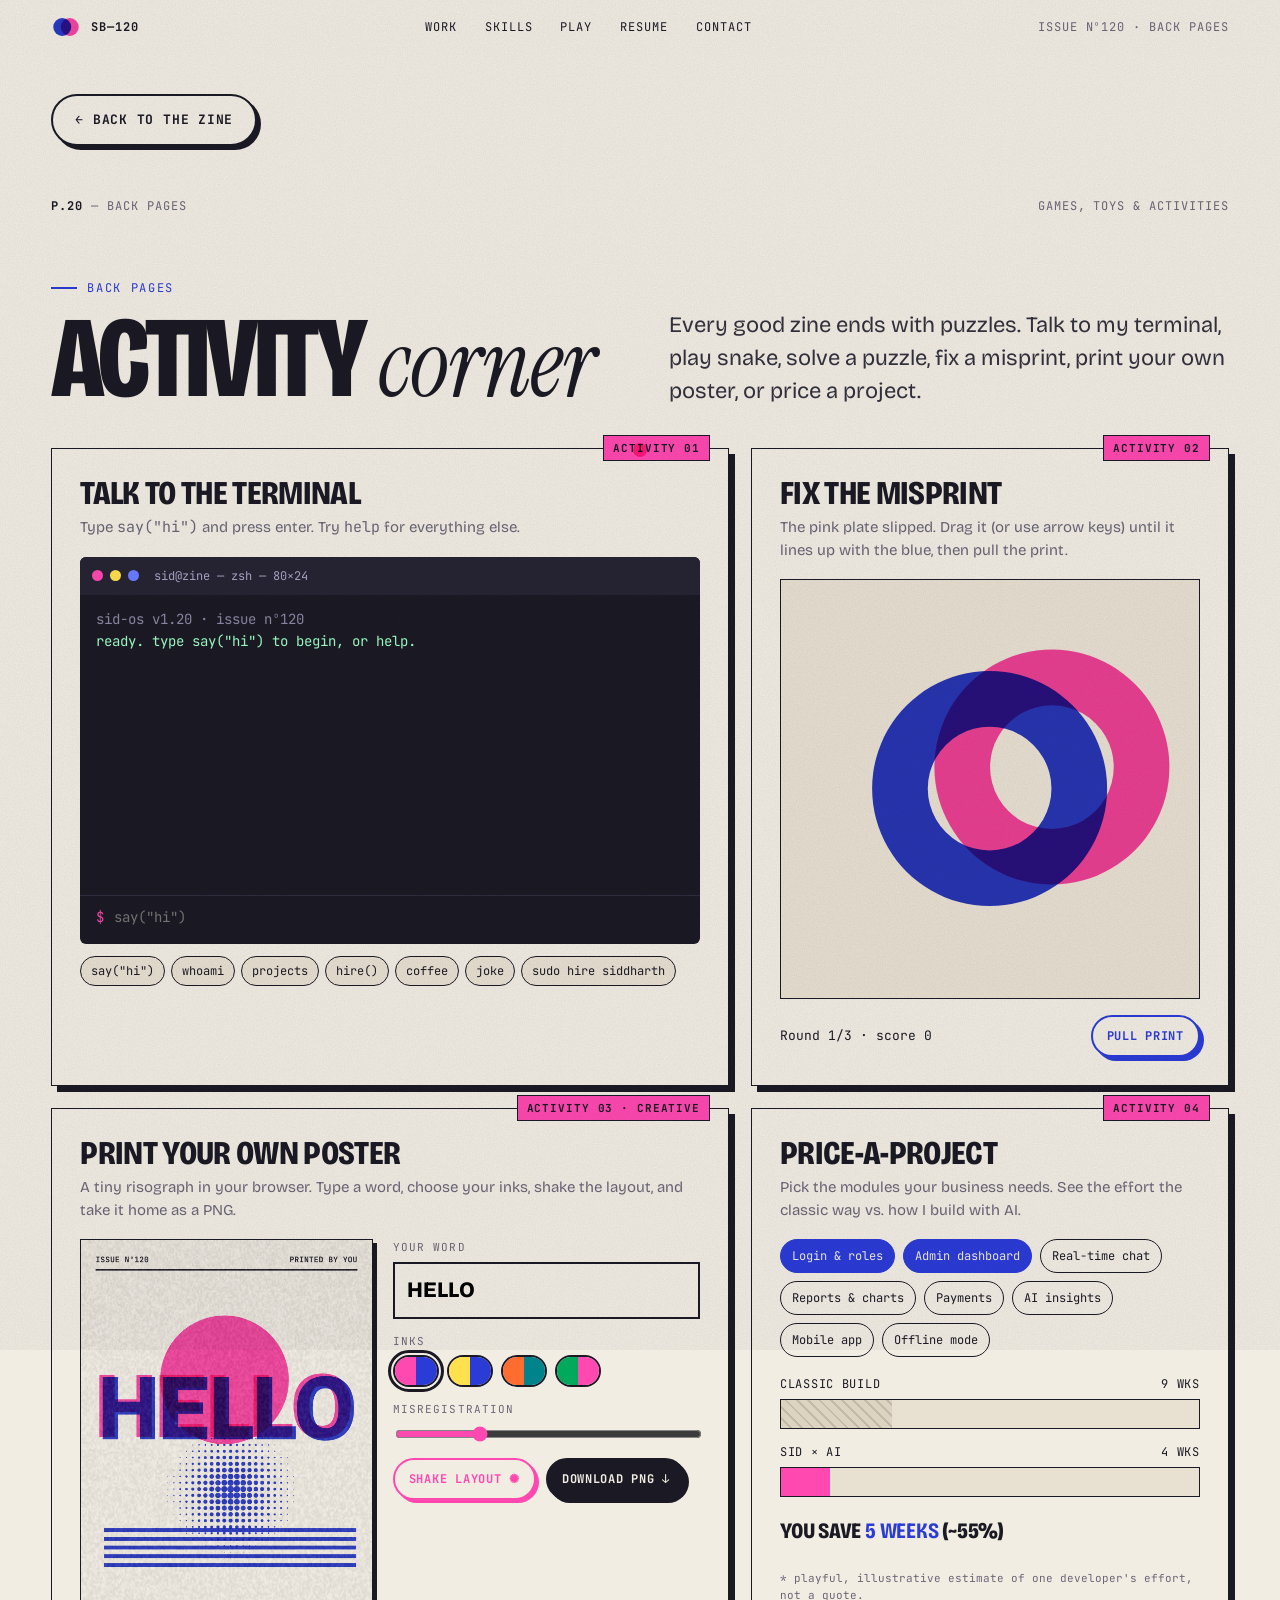
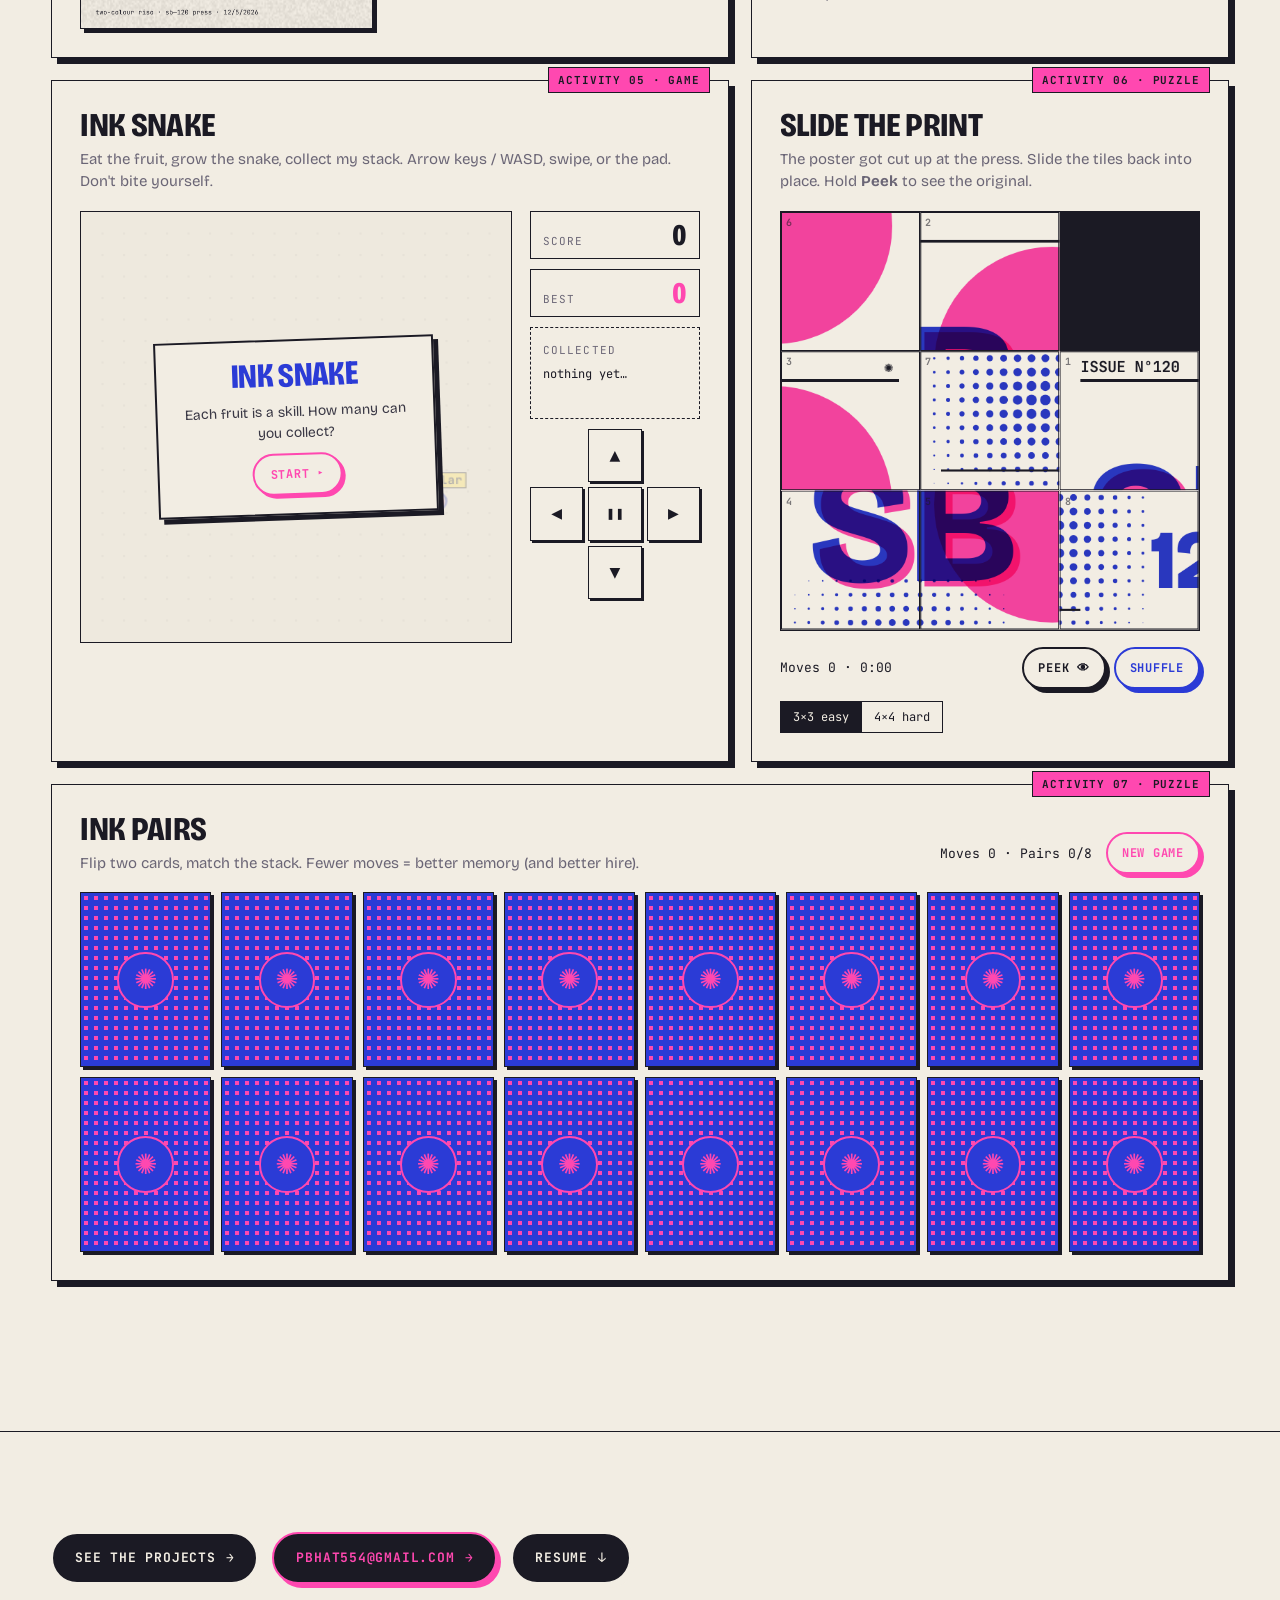
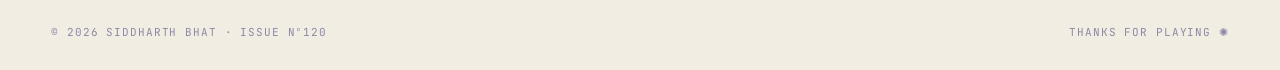
==== play.html @ d1efbf52 "Activity corner gets its own page (play.html); home page keeps a short teaser - Games and toys move " ====
<!doctype html>
<html lang="en">
<head>
<meta charset="utf-8">
<meta name="viewport" content="width=device-width, initial-scale=1">
<title>Activity corner · Siddharth Bhat · Issue Nº120</title>
<meta name="description" content="The back pages of Siddharth Bhat's portfolio zine: talk to the terminal, play Ink Snake, solve puzzles, print a riso poster and price a project.">
<meta name="theme-color" content="#f2ede3">
<meta property="og:title" content="Activity corner · Siddharth Bhat">
<meta property="og:description" content="Enterprise software, built with AI. Less cost. Less time.">
<meta property="og:type" content="website">
<link rel="icon" href="assets/favicon.svg" type="image/svg+xml">
<link rel="preconnect" href="https://fonts.googleapis.com">
<link rel="preconnect" href="https://fonts.gstatic.com" crossorigin>
<link href="https://fonts.googleapis.com/css2?family=Bricolage+Grotesque:opsz,wdth,wght@12..96,75..100,300..800&family=Instrument+Serif:ital@0;1&family=JetBrains+Mono:wght@400;700&display=swap" rel="stylesheet">
<link rel="stylesheet" href="css/style.css?v=13">
</head>
<body>

<div class="grain" aria-hidden="true"></div>
<div class="dot-cursor" aria-hidden="true"></div>

<!-- ============ MASTHEAD ============ -->
<header class="mast" id="mast">
  <a class="logo" href="index.html" aria-label="Siddharth Bhat, back to the cover">
    <svg class="logo-mark" viewBox="0 0 40 40" aria-hidden="true">
      <circle cx="15" cy="20" r="12" fill="#2b3bd6" style="mix-blend-mode:multiply"/>
      <circle cx="25" cy="20" r="12" fill="#ff48b0" style="mix-blend-mode:multiply"/>
    </svg>
    <span>sb—120</span>
  </a>
  <nav aria-label="Sections">
    <a href="index.html#work">Work</a>
    <a href="index.html#skills" class="opt">Skills</a>
    <a href="play.html" class="on" aria-current="page">Play</a>
    <a href="index.html#resume">Resume</a>
    <a href="index.html#contact" class="opt">Contact</a>
  </nav>
  <span class="issue">Issue Nº120 · Back pages</span>
</header>

<main id="top" class="play-main">
<div class="wrap play-back"><a class="btn" href="index.html">← Back to the zine</a></div>

<!-- ============ PLAYGROUND ============ -->
<section class="page" id="play" aria-labelledby="play-h">
  <div class="wrap">
    <div class="folio"><span><b>p.20</b> — Back pages</span><span>Games, toys &amp; activities</span></div>
    <div class="work-head" style="margin-bottom:0">
      <div class="rv">
        <span class="kicker ink-blue">Back pages</span>
        <h2 class="h-section" id="play-h">Activity <span class="serif">corner</span></h2>
      </div>
      <p class="lede rv d1">Every good zine ends with puzzles. Talk to my terminal, play snake, solve a puzzle, fix a misprint, print your own poster, or price a project.</p>
    </div>

    <div class="play-grid">
      <!-- console -->
      <div id="act-terminal" class="card c-console rv">
        <span class="num-tab">Activity 01</span>
        <h4>Talk to the terminal</h4>
        <p class="sub">Type <span class="mono">say("hi")</span> and press enter. Try <span class="mono">help</span> for everything else.</p>
        <div class="term">
          <div class="term-bar"><i></i><i></i><i></i><span>sid@zine — zsh — 80×24</span></div>
          <div class="term-out" id="termOut" aria-live="polite"></div>
          <form class="term-in" id="termForm" autocomplete="off">
            <label for="termIn">$</label>
            <input id="termIn" type="text" spellcheck="false" autocapitalize="off" placeholder='say("hi")' aria-label="Terminal command">
          </form>
        </div>
        <div class="chips" id="termChips">
          <button type="button">say("hi")</button><button type="button">whoami</button><button type="button">projects</button>
          <button type="button">hire()</button><button type="button">coffee</button><button type="button">joke</button><button type="button">sudo hire siddharth</button>
        </div>
      </div>

      <!-- register game -->
      <div id="act-misprint" class="card c-register rv d1">
        <span class="num-tab">Activity 02</span>
        <h4>Fix the misprint</h4>
        <p class="sub">The pink plate slipped. Drag it (or use arrow keys) until it lines up with the blue, then pull the print.</p>
        <div class="reg-stage" id="regStage" tabindex="0" aria-label="Misregistration game. Use arrow keys to move the pink layer.">
          <div class="reg-layer l1" aria-hidden="true"><svg viewBox="0 0 100 100" id="regSvg1"></svg></div>
          <div class="reg-layer l2" id="regPink" aria-hidden="true"><svg viewBox="0 0 100 100" id="regSvg2"></svg></div>
          <div class="reg-verdict" id="regVerdict"></div>
        </div>
        <div class="reg-ui">
          <span class="score" id="regScore">Round 1/3 · score 0</span>
          <button class="btn blue" type="button" id="regPull" style="padding:10px 14px;font-size:12px">Pull print</button>
        </div>
      </div>

      <!-- poster maker -->
      <div id="act-poster" class="card c-poster rv">
        <span class="num-tab">Activity 03 · creative</span>
        <h4>Print your own poster</h4>
        <p class="sub">A tiny risograph in your browser. Type a word, choose your inks, shake the layout, and take it home as a PNG.</p>
        <div class="poster-wrap">
          <canvas id="poster" width="600" height="800" aria-label="Your generated riso poster"></canvas>
          <div>
            <div class="field"><label for="posterWord">Your word</label><input id="posterWord" type="text" maxlength="14" value="HELLO"></div>
            <div class="field"><span class="lbl">Inks</span>
              <div class="swatches" id="inks">
                <button type="button" aria-pressed="true" aria-label="Pink and blue" data-a="#ff48b0" data-b="#2b3bd6"><span style="background:#ff48b0"></span><span style="background:#2b3bd6"></span></button>
                <button type="button" aria-pressed="false" aria-label="Yellow and blue" data-a="#ffe14d" data-b="#2b3bd6"><span style="background:#ffe14d"></span><span style="background:#2b3bd6"></span></button>
                <button type="button" aria-pressed="false" aria-label="Orange and teal" data-a="#ff6c2f" data-b="#00838a"><span style="background:#ff6c2f"></span><span style="background:#00838a"></span></button>
                <button type="button" aria-pressed="false" aria-label="Green and pink" data-a="#00a95c" data-b="#ff48b0"><span style="background:#00a95c"></span><span style="background:#ff48b0"></span></button>
              </div>
            </div>
            <div class="field"><label for="posterMis">Misregistration</label><input id="posterMis" type="range" min="0" max="30" value="8"></div>
            <div class="poster-btns">
              <button class="btn pink" type="button" id="posterShake">Shake layout ✺</button>
              <button class="btn solid" type="button" id="posterSave">Download PNG ↓</button>
            </div>
          </div>
        </div>
      </div>

      <!-- estimator -->
      <div id="act-price" class="card c-estimate rv d1">
        <span class="num-tab">Activity 04</span>
        <h4>Price-a-project</h4>
        <p class="sub">Pick the modules your business needs. See the effort the classic way vs. how I build with AI.</p>
        <div class="mods" id="mods">
          <label><input type="checkbox" value="3" checked><span>Login &amp; roles</span></label>
          <label><input type="checkbox" value="4" checked><span>Admin dashboard</span></label>
          <label><input type="checkbox" value="4"><span>Real-time chat</span></label>
          <label><input type="checkbox" value="3"><span>Reports &amp; charts</span></label>
          <label><input type="checkbox" value="5"><span>Payments</span></label>
          <label><input type="checkbox" value="4"><span>AI insights</span></label>
          <label><input type="checkbox" value="6"><span>Mobile app</span></label>
          <label><input type="checkbox" value="3"><span>Offline mode</span></label>
        </div>
        <div class="bars">
          <div class="bar-row"><div class="lbl"><span>Classic build</span><span id="tradW">0 wks</span></div><div class="bar trad"><i id="tradBar"></i></div></div>
          <div class="bar-row"><div class="lbl"><span>Sid × AI</span><span id="aiW">0 wks</span></div><div class="bar ai"><i id="aiBar"></i></div></div>
        </div>
        <p class="saving" id="saving">You save <b>0 weeks</b></p>
        <p class="fine">* playful, illustrative estimate of one developer's effort, not a quote.</p>
      </div>

      <!-- snake -->
      <div id="act-snake" class="card c-snake rv">
        <span class="num-tab">Activity 05 · game</span>
        <h4>Ink Snake</h4>
        <p class="sub">Eat the fruit, grow the snake, collect my stack. Arrow keys / WASD, swipe, or the pad. Don't bite yourself.</p>
        <div class="snake-wrap">
          <div class="snake-stage" id="snakeStage" tabindex="0" aria-label="Snake game. Press Enter or Space to start, arrow keys to steer.">
            <canvas id="snake" width="400" height="400"></canvas>
            <div class="game-over" id="snakeOverlay">
              <div class="go-card">
                <b id="snakeTitle">Ink Snake</b>
                <span id="snakeMsg">Each fruit is a skill. How many can you collect?</span>
                <button class="btn pink" type="button" id="snakeStart">Start ▸</button>
              </div>
            </div>
          </div>
          <div class="snake-side">
            <div class="scorebox"><span>Score</span><b id="snakeScore">0</b></div>
            <div class="scorebox"><span>Best</span><b id="snakeBest">0</b></div>
            <div class="ate"><span>Collected</span><p id="snakeAte">nothing yet…</p></div>
            <div class="dpad" aria-label="Direction pad">
              <button type="button" data-d="up" aria-label="Up">▲</button>
              <button type="button" data-d="left" aria-label="Left">◀</button>
              <button type="button" data-d="pause" aria-label="Pause or start">❚❚</button>
              <button type="button" data-d="right" aria-label="Right">▶</button>
              <button type="button" data-d="down" aria-label="Down">▼</button>
            </div>
          </div>
        </div>
      </div>

      <!-- sliding puzzle -->
      <div id="act-slide" class="card c-slide rv d1">
        <span class="num-tab">Activity 06 · puzzle</span>
        <h4>Slide the print</h4>
        <p class="sub">The poster got cut up at the press. Slide the tiles back into place. Hold <b>Peek</b> to see the original.</p>
        <div class="slide-board" id="slideBoard" tabindex="0" aria-label="Sliding puzzle. Click a tile next to the gap, or use arrow keys."></div>
        <div class="reg-ui">
          <span class="score" id="slideInfo">Moves 0 · 0:00</span>
          <span style="display:flex;gap:8px;flex-wrap:wrap">
            <button class="btn" type="button" id="slidePeek" style="padding:10px 14px;font-size:12px">Peek 👁</button>
            <button class="btn blue" type="button" id="slideShuffle" style="padding:10px 14px;font-size:12px">Shuffle</button>
          </span>
        </div>
        <div class="seg" id="slideSize" role="group" aria-label="Puzzle size">
          <button type="button" data-n="3" aria-pressed="true">3×3 easy</button>
          <button type="button" data-n="4" aria-pressed="false">4×4 hard</button>
        </div>
      </div>

      <!-- memory -->
      <div id="act-pairs" class="card c-memory rv">
        <span class="num-tab">Activity 07 · puzzle</span>
        <div class="mem-head">
          <div>
            <h4>Ink pairs</h4>
            <p class="sub" style="margin-bottom:0">Flip two cards, match the stack. Fewer moves = better memory (and better hire).</p>
          </div>
          <div class="mem-stats">
            <span class="score" id="memInfo">Moves 0 · Pairs 0/8</span>
            <button class="btn pink" type="button" id="memReset" style="padding:10px 14px;font-size:12px">New game</button>
          </div>
        </div>
        <div class="mem-grid" id="memGrid"></div>
      </div>
    </div>
  </div>
</section>


<section class="page play-foot" aria-label="More">
  <div class="wrap">
    <div class="contact-row">
      <a class="btn solid" href="index.html#work">See the projects <span class="arr">→</span></a>
      <a class="btn pink" href="mailto:pbhat554@gmail.com">pbhat554@gmail.com <span class="arr">→</span></a>
      <a class="btn" href="index.html#resume">Resume <span class="arr">↓</span></a>
    </div>
    <div class="foot"><span>© 2026 Siddharth Bhat · Issue Nº120</span><span>Thanks for playing ✺</span></div>
  </div>
</section>
</main>

<script src="js/main.js?v=13"></script>
<script src="js/play.js?v=13"></script>
<script src="js/games.js?v=13"></script>
</body>
</html>
---- css/style.css ----
/* =========================================================
   SB—120 · a zine about building things
   Brand system: two-ink risograph on warm paper.
   ========================================================= */

:root {
  --paper: #f2ede3;
  --paper-2: #e8e0d1;
  --paper-3: #ddd3c1;
  --ink: #1b1a24;
  --muted: #6b6676;
  --pink: #ff48b0;   /* Fluoro Pink */
  --blue: #2b3bd6;   /* Riso Blue — matches the resume accent */
  --yellow: #ffe14d; /* spot highlighter, used sparingly */
  --over: #4a1f8c;   /* what pink × blue overprint reads as */

  --f-display: "Bricolage Grotesque", "Arial Narrow", system-ui, sans-serif;
  --f-serif: "Instrument Serif", Georgia, serif;
  --f-mono: "JetBrains Mono", ui-monospace, Consolas, monospace;

  --gutter: clamp(18px, 4vw, 56px);
  --max: 1280px;
  --ease: cubic-bezier(.2, .8, .2, 1);
  --ease-spring: cubic-bezier(.34, 1.56, .64, 1);
  --mx: 0;  /* pointer offsets, set from JS (-1..1) */
  --my: 0;
}

*, *::before, *::after { box-sizing: border-box; }
html { scroll-behavior: smooth; -webkit-text-size-adjust: 100%; overflow-x: clip; }
body {
  margin: 0;
  background: var(--paper);
  color: var(--ink);
  font-family: var(--f-display);
  font-size: 17px;
  line-height: 1.5;
  overflow-x: hidden;
  -webkit-font-smoothing: antialiased;
}
img, svg { display: block; max-width: 100%; }
a { color: inherit; }
button { font: inherit; color: inherit; cursor: pointer; }
::selection { background: var(--pink); color: var(--paper); }
:focus-visible { outline: 3px solid var(--blue); outline-offset: 3px; }

.sr-only {
  position: absolute; width: 1px; height: 1px; padding: 0; margin: -1px;
  overflow: hidden; clip: rect(0 0 0 0); white-space: nowrap; border: 0;
}

/* ---------- paper grain ---------- */
.grain {
  position: fixed; inset: -50%; z-index: 90; pointer-events: none;
  opacity: .22; mix-blend-mode: multiply;
  background-image: url("data:image/svg+xml;utf8,<svg xmlns='http://www.w3.org/2000/svg' width='220' height='220'><filter id='n'><feTurbulence type='fractalNoise' baseFrequency='.9' numOctaves='2' stitchTiles='stitch'/><feColorMatrix values='0 0 0 0 0.1  0 0 0 0 0.09  0 0 0 0 0.14  0 0 0 .55 0'/></filter><rect width='100%' height='100%' filter='url(%23n)'/></svg>");
  animation: grain 1.2s steps(4) infinite;
}
@keyframes grain {
  0% { transform: translate(0, 0); } 25% { transform: translate(-3%, 2%); }
  50% { transform: translate(2%, -3%); } 75% { transform: translate(-2%, -1%); }
}

/* ---------- ink helpers ---------- */
.ink-pink { color: var(--pink); }
.ink-blue { color: var(--blue); }
.mono { font-family: var(--f-mono); }
.serif { font-family: var(--f-serif); font-weight: 400; font-style: italic; letter-spacing: 0; }
.hl { background: linear-gradient(transparent 55%, var(--yellow) 55%, var(--yellow) 92%, transparent 92%); padding: 0 .1em; }

.halftone {
  background-image: radial-gradient(circle, currentColor 32%, transparent 34%);
  background-size: 9px 9px;
}

/* Overprinted two-layer type. Real text lives in .sr-only; layers are decorative. */
.over { position: relative; display: inline-block; line-height: .82; }
.over .l {
  display: block; mix-blend-mode: multiply;
  transition: transform .5s var(--ease);
}
.over .l + .l { position: absolute; inset: 0; }
.over .l-blue { color: var(--blue); transform: translate(calc(var(--mx) * -7px - 2px), calc(var(--my) * -5px - 1px)); }
.over .l-pink { color: var(--pink); transform: translate(calc(var(--mx) * 7px + 3px), calc(var(--my) * 5px + 2px)); }

/* ---------- layout ---------- */
.wrap { width: 100%; max-width: var(--max); margin: 0 auto; padding: 0 var(--gutter); }
section { position: relative; }
.page { padding: clamp(80px, 12vw, 150px) 0; border-top: 1.5px solid var(--ink); }

.folio {
  display: flex; justify-content: space-between; align-items: baseline; gap: 16px; flex-wrap: wrap;
  font-family: var(--f-mono); font-size: 12px; letter-spacing: .08em; text-transform: uppercase;
  color: var(--muted); margin-bottom: clamp(28px, 5vw, 56px);
}
.folio b { color: var(--ink); font-weight: 700; }

.kicker {
  font-family: var(--f-mono); font-size: 12px; letter-spacing: .14em; text-transform: uppercase;
  display: inline-flex; align-items: center; gap: 10px;
}
.kicker::before { content: ""; width: 26px; height: 2px; background: currentColor; }

.h-section {
  font-size: clamp(48px, 9vw, 132px);
  font-weight: 800; font-variation-settings: "wdth" 78, "opsz" 96;
  letter-spacing: -.035em; line-height: .86; margin: 12px 0 0;
  text-transform: uppercase;
}
.h-section .serif { text-transform: none; font-size: .82em; letter-spacing: -.01em; }
.lede { font-size: clamp(18px, 1.8vw, 22px); max-width: 60ch; color: #33313d; }

/* ---------- masthead nav ---------- */
.mast {
  position: fixed; top: 0; left: 0; right: 0; z-index: 60;
  display: flex; align-items: center; justify-content: space-between; gap: 16px;
  padding: 12px var(--gutter);
  font-family: var(--f-mono); font-size: 12px; letter-spacing: .08em; text-transform: uppercase;
  background: color-mix(in srgb, var(--paper) 86%, transparent);
  backdrop-filter: blur(8px); -webkit-backdrop-filter: blur(8px);
  border-bottom: 1.5px solid transparent;
  transition: border-color .3s, transform .4s var(--ease);
}
.mast.scrolled { border-bottom-color: var(--ink); }
.mast.hide { transform: translateY(-100%); }
.logo { display: inline-flex; align-items: center; gap: 10px; text-decoration: none; font-weight: 700; }
.logo-mark { width: 30px; height: 30px; }
.logo:hover .logo-mark { animation: wobble .6s var(--ease-spring); }
@keyframes wobble { 30% { transform: rotate(-14deg) scale(1.08); } 60% { transform: rotate(8deg); } }
.mast nav { display: flex; gap: clamp(10px, 2.4vw, 28px); }
.mast nav a { text-decoration: none; position: relative; padding: 4px 0; }
.mast nav a::after {
  content: ""; position: absolute; left: 0; right: 0; bottom: 0; height: 2px;
  background: var(--pink); transform: scaleX(0); transform-origin: right; transition: transform .35s var(--ease);
}
.mast nav a:hover::after, .mast nav a.on::after { transform: scaleX(1); transform-origin: left; }
.mast .issue { color: var(--muted); }
@media (max-width: 760px) { .mast .issue, .mast nav .opt { display: none; } }

/* ---------- buttons (rubber stamps) ---------- */
.btn {
  --c: var(--ink);
  display: inline-flex; align-items: center; gap: 10px;
  padding: 14px 22px; border: 2px solid var(--c); border-radius: 999px;
  background: var(--paper); color: var(--c); text-decoration: none;
  font-family: var(--f-mono); font-size: 13px; font-weight: 700; letter-spacing: .06em; text-transform: uppercase;
  box-shadow: 4px 4px 0 var(--c);
  transition: transform .18s var(--ease), box-shadow .18s var(--ease), background .2s;
}
.btn:hover { transform: translate(-2px, -2px); box-shadow: 6px 6px 0 var(--c); }
.btn:active { transform: translate(4px, 4px); box-shadow: 0 0 0 var(--c); }
.btn.solid { background: var(--c); color: var(--paper); }
.btn.pink { --c: var(--pink); }
.btn.blue { --c: var(--blue); }
.btn .arr { transition: transform .3s var(--ease); }
.btn:hover .arr { transform: translateX(4px); }
.btn:hover .arr.down { transform: translateY(3px); }

/* =========================================================
   COVER
   ========================================================= */
.cover { min-height: 100svh; padding: 86px 0 40px; display: flex; flex-direction: column; overflow: hidden; }
.cover .wrap { flex: 1; display: flex; flex-direction: column; }
.cover-top {
  display: grid; grid-template-columns: 1fr auto 1fr; align-items: end; gap: 12px;
  border-top: 4px solid var(--ink); border-bottom: 1.5px solid var(--ink); padding: 8px 0;
  font-family: var(--f-mono); font-size: 12px; letter-spacing: .1em; text-transform: uppercase;
}
.cover-top > :nth-child(2) { font-weight: 700; }
.cover-top > :last-child { text-align: right; }

.cover-name {
  position: relative; margin: clamp(18px, 3vw, 34px) 0 0;
  font-size: clamp(72px, 15.5vw, 236px);
  font-weight: 800; font-variation-settings: "wdth" 75, "opsz" 96;
  letter-spacing: -.045em; text-transform: uppercase; line-height: .84;
}
.cover-name .row { display: block; }
.cover-name .row:nth-child(3) { padding-left: 11vw; }
.cover-name .over .l-blue { transform: translate(calc(var(--mx) * -7px - .018em), calc(var(--my) * -5px - .01em)); }
.cover-name .over .l-pink { transform: translate(calc(var(--mx) * 7px + .022em), calc(var(--my) * 5px + .014em)); }

.cover-grid {
  display: grid; grid-template-columns: 1fr; gap: 26px;
  align-items: end; margin-top: auto; padding-top: clamp(24px, 4vw, 48px);
}
@media (min-width: 981px) {
  .cover .wrap {
    display: grid; grid-template-columns: auto 1fr; grid-template-rows: auto 1fr;
    column-gap: clamp(30px, 5vw, 90px);
  }
  .cover-top { grid-column: 1 / -1; }
  .cover-grid { grid-column: 2; grid-row: 2; align-self: end; padding-bottom: 8px; }
  .cover-name { grid-column: 1; grid-row: 2; align-self: center; }
}
.pitch { font-size: clamp(24px, 3.1vw, 44px); line-height: 1.06; font-weight: 700; letter-spacing: -.02em; margin: 0; max-width: 20ch; }
.pitch .serif { font-size: 1.12em; color: var(--blue); }
.cover-side { display: flex; flex-direction: column; gap: 22px; align-items: flex-start; }
.cover-side p { margin: 0; color: #3a3845; max-width: 42ch; }
.cover-ctas { display: flex; gap: 14px; flex-wrap: wrap; }

/* rotating stamp */
.stamp {
  position: absolute; right: clamp(8px, 6vw, 90px); top: clamp(110px, 11vw, 160px);
  width: clamp(110px, 13vw, 170px); aspect-ratio: 1; color: var(--pink); z-index: 2;
  mix-blend-mode: multiply;
}
.stamp svg { width: 100%; height: 100%; animation: spin 22s linear infinite; }
.stamp .core {
  position: absolute; inset: 0; display: grid; place-items: center;
  font-weight: 800; font-size: clamp(22px, 2.6vw, 34px); font-variation-settings: "wdth" 75; color: var(--blue);
}
@keyframes spin { to { transform: rotate(360deg); } }

.sticker {
  position: absolute; z-index: 3; display: inline-flex; align-items: center; gap: 8px;
  padding: 8px 14px; background: var(--yellow); color: var(--ink);
  font-family: var(--f-mono); font-size: 12px; font-weight: 700; letter-spacing: .06em; text-transform: uppercase;
  border: 1.5px solid var(--ink); box-shadow: 3px 3px 0 var(--ink);
  transform: rotate(-6deg);
}
.sticker .dot { width: 9px; height: 9px; border-radius: 50%; background: #18a957; animation: pulse 1.6s infinite; }
@keyframes pulse { 50% { box-shadow: 0 0 0 6px rgba(24,169,87,.18); } }
.cover .sticker { left: clamp(10px, 47vw, 720px); top: clamp(150px, 21vw, 290px); }

/* registration marks */
.reg { position: absolute; width: 22px; height: 22px; color: var(--ink); opacity: .7; }
.reg::before, .reg::after { content: ""; position: absolute; background: currentColor; }
.reg::before { left: 50%; top: 0; bottom: 0; width: 1.5px; transform: translateX(-50%); }
.reg::after { top: 50%; left: 0; right: 0; height: 1.5px; transform: translateY(-50%); }
.reg i { position: absolute; inset: 5px; border: 1.5px solid currentColor; border-radius: 50%; }
.reg.tl { top: 70px; left: 10px; } .reg.tr { top: 70px; right: 10px; }
.reg.bl { bottom: 10px; left: 10px; } .reg.br { bottom: 10px; right: 10px; }

.blob { position: absolute; z-index: -1; mix-blend-mode: multiply; pointer-events: none; }
.blob.b1 { width: clamp(200px, 26vw, 420px); right: -9vw; bottom: -12vh; color: var(--blue); opacity: .9; }
.blob.b2 { width: clamp(160px, 22vw, 360px); left: -5vw; top: 34vh; color: var(--pink); }

/* ---------- ticker ---------- */
.ticker {
  overflow: hidden; background: var(--ink); color: var(--paper);
  border-block: 1.5px solid var(--ink); transform: rotate(-1.2deg) scale(1.03);
  margin: -10px 0 0; position: relative; z-index: 4;
}
.ticker-track {
  display: flex; width: max-content; gap: 0;
  animation: tick 38s linear infinite;
  font-weight: 800; font-variation-settings: "wdth" 78; text-transform: uppercase;
  font-size: clamp(20px, 2.6vw, 34px); letter-spacing: -.01em; padding: 12px 0;
}
.ticker-track span { padding: 0 22px; white-space: nowrap; display: inline-flex; align-items: center; gap: 44px; }
.ticker-track span::after { content: "✺"; color: var(--pink); }
.ticker:hover .ticker-track { animation-play-state: paused; }
@keyframes tick { to { transform: translateX(-50%); } }

/* =========================================================
   CONTENTS
   ========================================================= */
.contents-grid { display: grid; grid-template-columns: 1fr 1.3fr; gap: clamp(30px, 6vw, 90px); align-items: start; }
.toc { list-style: none; margin: 0; padding: 0; counter-reset: toc; }
.toc li { border-bottom: 1.5px solid var(--ink); }
.toc li:first-child { border-top: 1.5px solid var(--ink); }
.toc a {
  display: grid; grid-template-columns: 70px 1fr auto; align-items: baseline; gap: 16px;
  padding: 16px 4px; text-decoration: none; position: relative; overflow: hidden;
}
.toc a::before {
  content: ""; position: absolute; inset: 0; background: var(--pink); z-index: -1;
  transform: translateY(101%); transition: transform .45s var(--ease);
}
.toc a:hover::before { transform: translateY(0); }
.toc a:hover { color: var(--paper); }
.toc .n { font-family: var(--f-mono); font-size: 13px; }
.toc .t { font-size: clamp(26px, 3.4vw, 46px); font-weight: 800; font-variation-settings: "wdth" 80; letter-spacing: -.02em; line-height: 1; text-transform: uppercase; transition: transform .45s var(--ease); }
.toc a:hover .t { transform: translateX(10px); }
.toc .d { font-family: var(--f-serif); font-style: italic; font-size: 20px; }

.editor-note { position: sticky; top: 100px; }
.editor-note .letter {
  background: var(--paper-2); padding: clamp(22px, 3vw, 34px); border: 1.5px solid var(--ink);
  position: relative; transform: rotate(-1.2deg);
}
.editor-note .letter::before {
  content: ""; position: absolute; top: -14px; left: 50%; width: 110px; height: 28px; transform: translateX(-50%) rotate(3deg);
  background: color-mix(in srgb, var(--yellow) 75%, transparent); border-inline: 1px dashed rgba(0,0,0,.15);
}
.letter p { margin: 0 0 14px; font-size: 18px; }
.letter .sig { font-family: var(--f-serif); font-style: italic; font-size: 30px; color: var(--blue); margin: 4px 0 0; }

/* =========================================================
   PITCH / NUMBERS
   ========================================================= */
.pitch-page { background: var(--blue); color: var(--paper); border-top: 0; overflow: hidden; }
.pitch-page .folio, .pitch-page .folio b { color: var(--paper); }
.pitch-page .h-section .serif { color: var(--pink); }
.big-claim {
  font-size: clamp(34px, 5.6vw, 84px); font-weight: 800; font-variation-settings: "wdth" 80;
  letter-spacing: -.03em; line-height: .95; margin: 0 0 clamp(40px, 6vw, 80px); max-width: 16ch;
}
.big-claim .strike { position: relative; color: color-mix(in srgb, var(--paper) 55%, transparent); }
.big-claim .strike::after {
  content: ""; position: absolute; left: -2%; right: -2%; top: 52%; height: .09em; background: var(--pink);
  transform: scaleX(var(--s, 0)); transform-origin: left; transition: transform .9s var(--ease) .3s;
}
.in .big-claim .strike::after { --s: 1; }

.stats { display: grid; grid-template-columns: repeat(4, 1fr); border-top: 1.5px solid var(--paper); }
.stat { padding: 26px 18px 10px 0; border-right: 1.5px solid color-mix(in srgb, var(--paper) 40%, transparent); }
.stat:last-child { border-right: 0; }
.stat + .stat { padding-left: 18px; }
.stat .num { font-size: clamp(54px, 7.5vw, 120px); font-weight: 800; font-variation-settings: "wdth" 75; line-height: .9; letter-spacing: -.04em; }
.stat .num sup { font-size: .35em; vertical-align: top; color: var(--pink); }
.stat p { margin: 10px 0 0; font-family: var(--f-mono); font-size: 12px; letter-spacing: .06em; text-transform: uppercase; opacity: .85; }

.process { display: grid; grid-template-columns: repeat(4, 1fr); gap: 0; margin-top: clamp(50px, 7vw, 100px); }
.step { position: relative; padding: 22px 22px 22px 0; }
.step .ix { font-family: var(--f-mono); font-size: 12px; opacity: .8; }
.step h4 { margin: 8px 0 6px; font-size: 28px; font-weight: 800; font-variation-settings: "wdth" 80; letter-spacing: -.02em; text-transform: uppercase; }
.step p { margin: 0; font-size: 15px; opacity: .9; max-width: 28ch; }
.step::after {
  content: ""; position: absolute; top: 0; left: 0; right: 14px; height: 3px; background: var(--pink);
  transform: scaleX(0); transform-origin: left; transition: transform .7s var(--ease);
}
.in .step::after { transform: scaleX(1); }
.in .step:nth-child(2)::after { transition-delay: .15s; }
.in .step:nth-child(3)::after { transition-delay: .3s; }
.in .step:nth-child(4)::after { transition-delay: .45s; }
.pitch-page .halftone-corner {
  position: absolute; right: -60px; top: -60px; width: 380px; height: 380px; color: var(--pink);
  opacity: .9; mix-blend-mode: screen; border-radius: 50%;
  -webkit-mask: radial-gradient(circle, #000 20%, transparent 70%); mask: radial-gradient(circle, #000 20%, transparent 70%);
  pointer-events: none;
}

/* =========================================================
   WORK
   ========================================================= */
.work-head { display: flex; justify-content: space-between; align-items: end; gap: 30px; flex-wrap: wrap; margin-bottom: clamp(40px, 6vw, 80px); }
.work-head .lede { margin: 0; max-width: 40ch; }

.feature {
  display: grid; grid-template-columns: 1fr 1fr; gap: clamp(26px, 5vw, 80px); align-items: center;
  padding: clamp(40px, 6vw, 80px) 0; border-top: 1.5px solid var(--ink);
}
.feature:nth-child(even) .art { order: 2; }
.feature .meta { display: flex; gap: 12px; align-items: center; flex-wrap: wrap; font-family: var(--f-mono); font-size: 12px; letter-spacing: .08em; text-transform: uppercase; color: var(--muted); }
.feature .meta .no { color: var(--ink); font-weight: 700; }
.feature .meta .tag { border: 1.5px solid currentColor; border-radius: 999px; padding: 3px 10px; }
.feature .meta .tag.star { color: var(--pink); }
.feature h3 {
  margin: 14px 0 0; font-size: clamp(54px, 8vw, 118px); font-weight: 800; font-variation-settings: "wdth" 76, "opsz" 96;
  letter-spacing: -.04em; line-height: .86; text-transform: uppercase;
}
.feature .deck { font-family: var(--f-serif); font-style: italic; font-size: clamp(24px, 2.6vw, 34px); line-height: 1.12; margin: 14px 0 18px; color: var(--blue); }
.feature .body { margin: 0 0 18px; color: #34323e; max-width: 54ch; }
.feature ul.wins { list-style: none; padding: 0; margin: 0 0 22px; display: grid; gap: 8px; }
.feature ul.wins li { position: relative; padding-left: 26px; font-size: 15.5px; }
.feature ul.wins li::before { content: "✺"; position: absolute; left: 0; top: 0; color: var(--pink); }
.stack { display: flex; flex-wrap: wrap; gap: 6px; margin-bottom: 22px; }
.stack span { font-family: var(--f-mono); font-size: 12px; padding: 4px 9px; background: var(--paper-2); border: 1px solid var(--paper-3); }
.links { display: flex; gap: 12px; flex-wrap: wrap; }
.links .btn { padding: 10px 16px; font-size: 12px; box-shadow: 3px 3px 0 var(--c); }

.art {
  position: relative; aspect-ratio: 4 / 3.4; background: var(--paper-2);
  border: 1.5px solid var(--ink); overflow: hidden; isolation: isolate;
  transform: perspective(900px) rotateX(var(--rx, 0deg)) rotateY(var(--ry, 0deg));
  transition: transform .4s var(--ease);
}
.art svg { width: 100%; height: 100%; }
.art svg .p { fill: var(--pink); mix-blend-mode: multiply; }
.art svg .b { fill: var(--blue); mix-blend-mode: multiply; }
.art svg .y { fill: var(--yellow); mix-blend-mode: multiply; }
.art svg .k { fill: var(--ink); }
.art svg .pp { fill: var(--paper); }
.art svg .sp { stroke: var(--pink); fill: none; mix-blend-mode: multiply; }
.art svg .sb { stroke: var(--blue); fill: none; mix-blend-mode: multiply; }
.art svg .sk { stroke: var(--ink); fill: none; }
.art svg text { font-family: var(--f-mono); font-weight: 700; }
.art svg .pinkL { transition: transform .5s var(--ease); transform: translate(calc(var(--ax, 0) * 6px), calc(var(--ay, 0) * 6px)); }
.art .caption {
  position: absolute; left: 12px; bottom: 10px; z-index: 3;
  font-family: var(--f-mono); font-size: 11px; letter-spacing: .08em; text-transform: uppercase;
  background: var(--paper); padding: 3px 8px; border: 1px solid var(--ink);
}
.art .shot {
  position: absolute; inset: 0; z-index: 2; opacity: 0; transition: opacity .45s var(--ease);
  background: var(--pink); display: grid; place-items: center; padding: 6%;
}
.art .shot img {
  max-height: 100%; width: auto; object-fit: contain; border: 1.5px solid var(--ink);
  filter: grayscale(1) contrast(1.15); mix-blend-mode: multiply;
  transition: filter .5s var(--ease);
}
.art.show-shot .shot { opacity: 1; }
.art.show-shot .shot:hover img { filter: none; mix-blend-mode: normal; }
.shot-toggle {
  position: absolute; right: 10px; top: 10px; z-index: 4;
  font-family: var(--f-mono); font-size: 11px; font-weight: 700; letter-spacing: .06em; text-transform: uppercase;
  background: var(--paper); border: 1.5px solid var(--ink); padding: 5px 10px; box-shadow: 2px 2px 0 var(--ink);
}
.shot-toggle:active { transform: translate(2px, 2px); box-shadow: none; }

/* art animations */
@keyframes cardHop {
  0%, 18% { transform: translate(0, 0); }
  32%, 52% { transform: translate(118px, 22px); }
  66%, 100% { transform: translate(236px, -10px); }
}
.hop { animation: cardHop 6s var(--ease) infinite; }
@keyframes bob { 50% { transform: translateY(-8px); } }
.bob { animation: bob 3.2s ease-in-out infinite; }
@keyframes fill { 0%, 10% { transform: translateY(120px); } 60%, 100% { transform: translateY(0); } }
.fill { animation: fill 5s var(--ease) infinite alternate; }
@keyframes wave { to { transform: translateX(-80px); } }
.wave { animation: wave 2.4s linear infinite; }
@keyframes pop { 0%, 100% { transform: scale(0); } 10%, 85% { transform: scale(1); } }
.pop { transform-box: fill-box; transform-origin: center; animation: pop 7s var(--ease-spring) infinite; }
@keyframes blink { 50% { opacity: 0; } }
.blink { animation: blink 1s steps(1) infinite; }
@keyframes scan { 0% { transform: translateY(0); } 100% { transform: translateY(150px); } }
.scan { animation: scan 2.2s ease-in-out infinite alternate; }
@keyframes twinkle { 50% { opacity: .2; transform: scale(.6); } }
.tw { transform-box: fill-box; transform-origin: center; animation: twinkle 2.4s ease-in-out infinite; }
/* Beam Share art: files flying along the beam */
@keyframes beamfly { 0% { transform: translate(112px,140px) rotate(-12deg); opacity: 0; } 12% { opacity: 1; } 50% { transform: translate(182px,92px) rotate(4deg); } 88% { opacity: 1; } 100% { transform: translate(250px,122px) rotate(12deg); opacity: 0; } }
.fly { animation: beamfly 3.3s ease-in-out infinite; }
/* TermGuard art: highlighter sweeping across risky lines */
@keyframes hlsweep { 0%, 15% { transform: scaleX(0); } 45%, 100% { transform: scaleX(1); } }
.hlsweep { transform-box: fill-box; transform-origin: left center; animation: hlsweep 4.5s var(--ease) infinite alternate; }
/* BlackBox art: playhead replaying the incident */
@keyframes playhead { from { transform: translateX(0); } to { transform: translateX(320px); } }
.playhead { animation: playhead 7s linear infinite; }
/* PotSpot art: rider moving along the mapped route */
@keyframes ride { from { offset-distance: 0%; } to { offset-distance: 100%; } }
.ride { offset-path: path('M196 296C232 286 236 238 274 232S334 248 362 190'); offset-rotate: 0deg; animation: ride 6s ease-in-out infinite alternate; }
/* Tokenomy art: a request flowing through the router lane to the small model */
.flow { offset-path: path('M64 218H150L250 222L282 214'); offset-rotate: 0deg; animation: ride 3.4s ease-in-out infinite; }

.also { margin-top: 30px; font-family: var(--f-mono); font-size: 13px; color: var(--muted); }
.also a { color: var(--ink); }

/* =========================================================
   SKILLS — sticker sheet
   ========================================================= */
.skills-page { background: var(--paper-2); }
.sheet {
  position: relative; height: clamp(520px, 62vw, 640px); margin-top: 40px;
  background:
    linear-gradient(var(--paper-3) 1px, transparent 1px) 0 0 / 32px 32px,
    linear-gradient(90deg, var(--paper-3) 1px, transparent 1px) 0 0 / 32px 32px,
    var(--paper);
  border: 1.5px dashed var(--ink); overflow: hidden; touch-action: pan-y;
}
.sheet-hint { position: absolute; left: 14px; top: 12px; font-family: var(--f-mono); font-size: 11px; letter-spacing: .08em; text-transform: uppercase; color: var(--muted); }
.sk {
  position: absolute; left: 0; top: 0; user-select: none; touch-action: none; cursor: grab;
  padding: 10px 16px; border-radius: 999px; border: 2px solid var(--ink);
  font-weight: 800; font-variation-settings: "wdth" 85; font-size: clamp(14px, 1.4vw, 18px); letter-spacing: -.01em;
  background: var(--paper); box-shadow: 3px 3px 0 var(--ink);
  transition: box-shadow .2s, scale .2s var(--ease-spring);
  white-space: nowrap;
}
.sk.c-pink { background: var(--pink); color: var(--ink); }
.sk.c-blue { background: var(--blue); color: var(--paper); }
.sk.c-yellow { background: var(--yellow); }
.sk.c-ink { background: var(--ink); color: var(--paper); }
.sk.round { border-radius: 50%; width: 92px; height: 92px; padding: 0; display: grid; place-items: center; text-align: center; font-size: 14px; line-height: 1.05; white-space: normal; }
.sk.square { border-radius: 4px; }
.sk.dragging { cursor: grabbing; box-shadow: 9px 9px 0 var(--ink); scale: 1.08; z-index: 50; }
.skill-legend { display: grid; grid-template-columns: repeat(4, 1fr); gap: 20px; margin-top: 30px; }
.skill-legend h5 { margin: 0 0 6px; font-family: var(--f-mono); font-size: 12px; letter-spacing: .1em; text-transform: uppercase; display: flex; align-items: center; gap: 8px; }
.skill-legend h5 i { width: 14px; height: 14px; border-radius: 50%; border: 1.5px solid var(--ink); }
.skill-legend p { margin: 0; font-size: 15px; color: #3a3845; }

/* =========================================================
   PLAYGROUND
   ========================================================= */
.play-grid { display: grid; grid-template-columns: repeat(12, 1fr); gap: 22px; margin-top: 40px; }
.card {
  background: var(--paper); border: 1.5px solid var(--ink); box-shadow: 6px 6px 0 var(--ink);
  padding: clamp(18px, 2.4vw, 28px); position: relative; min-width: 0;
}
.card h4 { margin: 0; font-size: clamp(26px, 2.6vw, 36px); font-weight: 800; font-variation-settings: "wdth" 80; letter-spacing: -.02em; text-transform: uppercase; line-height: 1; }
.card .sub { margin: 6px 0 18px; color: var(--muted); font-size: 15px; }
.card .num-tab {
  position: absolute; top: -14px; right: 18px; background: var(--pink); color: var(--ink); border: 1.5px solid var(--ink);
  font-family: var(--f-mono); font-size: 11px; font-weight: 700; letter-spacing: .08em; padding: 4px 9px; text-transform: uppercase;
}
.c-console { grid-column: span 7; }
.c-register { grid-column: span 5; }
.c-poster { grid-column: span 7; }
.c-estimate { grid-column: span 5; }

/* console */
.term {
  background: var(--ink); color: #e9e4ff; font-family: var(--f-mono); font-size: 14px; line-height: 1.55;
  border-radius: 6px; overflow: hidden;
}
.term-bar { display: flex; align-items: center; gap: 7px; padding: 10px 12px; background: #262433; font-size: 12px; color: #aaa4c4; }
.term-bar i { width: 11px; height: 11px; border-radius: 50%; background: var(--pink); }
.term-bar i:nth-child(2) { background: var(--yellow); }
.term-bar i:nth-child(3) { background: #6b7cff; }
.term-bar span { margin-left: 8px; }
.term-out { height: 300px; overflow-y: auto; padding: 14px 16px 4px; scrollbar-width: thin; }
.term-out .line { white-space: pre-wrap; word-break: break-word; }
.term-out .cmd { color: #fff; }
.term-out .cmd::before { content: "sid@zine:~$ "; color: var(--pink); }
.term-out .ok { color: #9fffc6; }
.term-out .acc { color: #ff8fd0; }
.term-out .dim { color: #8d88a6; }
.term-out .bl { color: #9aa6ff; }
.term-in { display: flex; align-items: center; gap: 8px; padding: 10px 16px 14px; border-top: 1px solid #2f2c3d; }
.term-in label { color: var(--pink); white-space: nowrap; }
.term-in input {
  flex: 1; min-width: 0; background: transparent; border: 0; outline: 0; color: #fff; font: inherit; caret-color: var(--pink);
}
.chips { display: flex; flex-wrap: wrap; gap: 6px; margin-top: 12px; }
.chips button {
  font-family: var(--f-mono); font-size: 12px; padding: 5px 10px; background: var(--paper-2); border: 1.5px solid var(--ink); border-radius: 999px;
  transition: background .2s, transform .15s;
}
.chips button:hover { background: var(--yellow); transform: translateY(-2px); }

/* register game */
.reg-stage {
  position: relative; aspect-ratio: 1; background: var(--paper-2); border: 1.5px solid var(--ink); overflow: hidden;
  touch-action: none; cursor: grab; user-select: none;
}
.reg-stage.drag { cursor: grabbing; }
.reg-layer { position: absolute; inset: 0; display: grid; place-items: center; pointer-events: none; }
.reg-layer svg { width: 74%; height: 74%; overflow: visible; }
.reg-layer.l1 svg * { fill: var(--blue); mix-blend-mode: multiply; }
.reg-layer.l2 svg * { fill: var(--pink); mix-blend-mode: multiply; }
.reg-layer.l2 { mix-blend-mode: multiply; }
.reg-ui { display: flex; justify-content: space-between; align-items: center; gap: 12px; margin-top: 16px; flex-wrap: wrap; }
.reg-ui .score { font-family: var(--f-mono); font-size: 13px; }
.reg-verdict {
  position: absolute; left: 50%; top: 50%; z-index: 3; transform: translate(-50%, -50%) rotate(-10deg) scale(2.4); opacity: 0;
  border: 4px solid var(--blue); color: var(--blue); padding: 8px 16px; font-weight: 800; font-variation-settings: "wdth" 78; font-size: 30px;
  text-transform: uppercase; text-align: center; background: color-mix(in srgb, var(--paper) 80%, transparent); pointer-events: none; line-height: 1;
}
.reg-verdict small { display: block; font-family: var(--f-mono); font-size: 12px; font-weight: 700; margin-top: 6px; }
.reg-verdict.show { animation: stampIn .5s var(--ease-spring) forwards; }
@keyframes stampIn { to { opacity: 1; transform: translate(-50%, -50%) rotate(-10deg) scale(1); } }

/* poster maker */
.poster-wrap { display: grid; grid-template-columns: 1fr 1.05fr; gap: 20px; align-items: start; }
.poster-wrap canvas { width: 100%; height: auto; border: 1.5px solid var(--ink); background: var(--paper); box-shadow: 4px 4px 0 var(--ink); }
.field { display: grid; gap: 6px; margin-bottom: 14px; }
.field label, .field .lbl { font-family: var(--f-mono); font-size: 11px; letter-spacing: .1em; text-transform: uppercase; color: var(--muted); }
.field input[type=text] {
  font: inherit; font-weight: 800; font-size: 22px; text-transform: uppercase; padding: 10px 12px; border: 2px solid var(--ink); background: var(--paper);
  border-radius: 0; width: 100%;
}
.field input[type=range] { width: 100%; accent-color: var(--pink); }
.swatches { display: flex; gap: 8px; flex-wrap: wrap; }
.swatches button {
  width: 46px; height: 32px; border: 2px solid var(--ink); border-radius: 999px; padding: 0; overflow: hidden; position: relative;
  display: grid; grid-template-columns: 1fr 1fr;
}
.swatches button span { display: block; height: 100%; }
.swatches button[aria-pressed=true] { outline: 3px solid var(--ink); outline-offset: 2px; }
.poster-btns { display: flex; gap: 10px; flex-wrap: wrap; margin-top: 6px; }
.poster-btns .btn { padding: 10px 14px; font-size: 12px; box-shadow: 3px 3px 0 var(--c); }

/* estimator */
.mods { display: flex; flex-wrap: wrap; gap: 8px; margin-bottom: 18px; }
.mods label {
  font-family: var(--f-mono); font-size: 12px; padding: 7px 11px; border: 1.5px solid var(--ink); border-radius: 999px; cursor: pointer;
  user-select: none; transition: background .2s, color .2s, transform .15s;
}
.mods input { position: absolute; opacity: 0; pointer-events: none; }
.mods input:checked + span { }
.mods label:has(input:checked) { background: var(--blue); color: var(--paper); border-color: var(--blue); }
.mods label:has(input:focus-visible) { outline: 3px solid var(--pink); outline-offset: 2px; }
.mods label:active { transform: scale(.95); }
.bars { display: grid; gap: 14px; }
.bar-row .lbl { display: flex; justify-content: space-between; font-family: var(--f-mono); font-size: 12px; text-transform: uppercase; letter-spacing: .06em; margin-bottom: 6px; }
.bar { height: 30px; border: 1.5px solid var(--ink); background: var(--paper-2); position: relative; overflow: hidden; }
.bar i { position: absolute; inset: 0 auto 0 0; width: 0; transition: width .8s var(--ease); }
.bar.trad i { background: var(--paper-3); background-image: repeating-linear-gradient(45deg, transparent 0 6px, rgba(0,0,0,.12) 6px 8px); }
.bar.ai i { background: var(--pink); }
.saving { margin-top: 18px; font-size: 22px; font-weight: 800; font-variation-settings: "wdth" 80; text-transform: uppercase; letter-spacing: -.01em; }
.saving b { color: var(--blue); }
.fine { margin: 8px 0 0; font-family: var(--f-mono); font-size: 11px; color: var(--muted); }

/* =========================================================
   RESUME — tear-off coupon
   ========================================================= */
.resume-page { background: var(--pink); border-top: 0; overflow: hidden; }
.resume-page .folio, .resume-page .folio b { color: var(--ink); }
.coupon-wrap { display: grid; grid-template-columns: 1fr 1.1fr; gap: clamp(30px, 6vw, 90px); align-items: center; }
.coupon {
  position: relative; background: var(--paper); border: 2px dashed var(--ink); padding: clamp(24px, 3.5vw, 44px);
  transform: rotate(1.5deg); transition: transform .5s var(--ease-spring);
}
.coupon:hover { transform: rotate(0deg) scale(1.01); }
.coupon .scissors {
  position: absolute; top: -17px; left: 24px; font-size: 26px; line-height: 1; background: var(--pink); padding: 0 6px;
  transition: left 1.6s var(--ease);
}
.coupon:hover .scissors { left: calc(100% - 64px); }
.coupon .valid { font-family: var(--f-mono); font-size: 12px; letter-spacing: .1em; text-transform: uppercase; display: flex; justify-content: space-between; gap: 10px; border-bottom: 1.5px solid var(--ink); padding-bottom: 10px; }
.coupon h3 { margin: 18px 0 6px; font-size: clamp(44px, 6vw, 86px); font-weight: 800; font-variation-settings: "wdth" 76; text-transform: uppercase; letter-spacing: -.04em; line-height: .88; }
.coupon .serif { font-size: 28px; color: var(--blue); margin: 0 0 18px; }
.coupon ul { margin: 0 0 24px; padding-left: 0; list-style: none; display: grid; gap: 6px; }
.coupon ul li::before { content: "☐ "; font-family: var(--f-mono); }
.coupon ul li.done::before { content: "☑ "; color: var(--blue); }
.coupon .barcode { height: 46px; margin-top: 20px; background: repeating-linear-gradient(90deg, var(--ink) 0 2px, transparent 2px 4px, var(--ink) 4px 7px, transparent 7px 9px, var(--ink) 9px 10px, transparent 10px 14px); opacity: .85; }
.resume-copy .h-section { color: var(--ink); }
.resume-copy .h-section .serif { color: var(--paper); }
.resume-copy .lede { color: var(--ink); margin-top: 24px; }

/* =========================================================
   CONTACT / COLOPHON
   ========================================================= */
.contact-page { background: var(--ink); color: var(--paper); border-top: 0; overflow: hidden; }
.contact-page .folio, .contact-page .folio b { color: var(--paper); }
.say {
  font-size: clamp(64px, 15vw, 230px); font-weight: 800; font-variation-settings: "wdth" 75; letter-spacing: -.05em; line-height: .82;
  text-transform: uppercase; margin: 0;
}
.say a { text-decoration: none; display: inline-block; }
.say .over .l-blue { color: #5b6bff; mix-blend-mode: screen; }
.say .over .l-pink { color: var(--pink); mix-blend-mode: screen; }
.contact-row { display: flex; flex-wrap: wrap; gap: 14px; margin-top: clamp(30px, 5vw, 60px); }
.contact-row .btn { --c: var(--paper); background: var(--ink); }
.contact-row .btn.pink { --c: var(--pink); }
.hire-stamp-zone { position: relative; margin-top: 40px; display: flex; align-items: center; gap: 24px; flex-wrap: wrap; }
.hired {
  border: 5px solid var(--pink); color: var(--pink); padding: 8px 18px; font-weight: 800; font-size: 44px; font-variation-settings: "wdth" 75;
  text-transform: uppercase; transform: rotate(-8deg) scale(2.2); opacity: 0; letter-spacing: .02em; line-height: 1;
}
.hired.show { animation: stampIn2 .45s var(--ease-spring) forwards; }
@keyframes stampIn2 { to { opacity: 1; transform: rotate(-8deg) scale(1); } }

.colophon {
  display: grid; grid-template-columns: repeat(4, 1fr); gap: 24px; margin-top: clamp(60px, 9vw, 120px);
  padding-top: 24px; border-top: 1.5px solid color-mix(in srgb, var(--paper) 40%, transparent);
  font-family: var(--f-mono); font-size: 12px; line-height: 1.7; color: #b9b4c9;
}
.colophon h6 { margin: 0 0 6px; font-size: 11px; color: var(--paper); letter-spacing: .12em; text-transform: uppercase; }
.colophon a { color: var(--paper); }
.foot { display: flex; justify-content: space-between; gap: 16px; flex-wrap: wrap; margin-top: 40px; font-family: var(--f-mono); font-size: 11px; letter-spacing: .08em; text-transform: uppercase; color: #8d88a6; }

/* =========================================================
   print-run intro + reveal
   ========================================================= */
.press {
  position: fixed; inset: 0; z-index: 100; pointer-events: none; display: grid;
}
.press i { grid-area: 1 / 1; display: block; }
.press .r1 { background: var(--pink); animation: roll 1.05s var(--ease) .05s forwards; }
.press .r2 { background: var(--blue); animation: roll 1.05s var(--ease) .22s forwards; }
.press .r3 { background: var(--paper); animation: roll 1.05s var(--ease) .38s forwards; display: grid; place-items: center; }
.press .r3 span { font-family: var(--f-mono); font-size: 12px; letter-spacing: .14em; text-transform: uppercase; }
@keyframes roll { to { transform: translateY(-101%); } }
.press.done { display: none; }

.rv { opacity: 0; transform: translateY(36px) rotate(var(--rot, 0deg)); transition: opacity .9s var(--ease), transform .9s var(--ease); }
.rv.in { opacity: 1; transform: none; }
.rv.d1 { transition-delay: .1s; } .rv.d2 { transition-delay: .2s; } .rv.d3 { transition-delay: .3s; }

.cover-name .row { overflow: hidden; padding-bottom: .02em; }
.cover-name .row .over { transform: translateY(105%); transition: transform 1.1s var(--ease); }
.loaded .cover-name .row .over { transform: none; }
.loaded .cover-name .row:nth-child(2) .over { transition-delay: .12s; }
.loaded .cover-name .row:nth-child(3) .over { transition-delay: .24s; }

/* custom cursor (fine pointers only) */
.dot-cursor {
  position: fixed; left: 0; top: 0; z-index: 95; pointer-events: none;
  width: 14px; height: 14px; margin: -7px 0 0 -7px; border-radius: 50%;
  background: var(--pink); mix-blend-mode: multiply;
  transition: width .25s var(--ease), height .25s var(--ease), margin .25s var(--ease), background .25s;
}
.dot-cursor.big { width: 54px; height: 54px; margin: -27px 0 0 -27px; background: color-mix(in srgb, var(--blue) 70%, transparent); }
@media (pointer: coarse) { .dot-cursor { display: none; } }

/* =========================================================
   responsive
   ========================================================= */
@media (max-width: 980px) {
  .cover-grid, .contents-grid, .coupon-wrap, .poster-wrap { grid-template-columns: 1fr; }
  .feature { grid-template-columns: 1fr; }
  .feature:nth-child(even) .art { order: 0; }
  .stats, .process { grid-template-columns: 1fr 1fr; }
  .stat:nth-child(2) { border-right: 0; }
  .stat:nth-child(3) { padding-left: 0; }
  .stat:nth-child(n+3) { border-top: 1.5px solid color-mix(in srgb, var(--paper) 40%, transparent); }
  .c-console, .c-register, .c-poster, .c-estimate { grid-column: span 12; }
  .skill-legend, .colophon { grid-template-columns: 1fr 1fr; }
  .editor-note { position: static; }
  .stamp { top: auto; bottom: 34%; }
  .cover .sticker { left: auto; right: 6vw; top: 110px; }
}
@media (max-width: 560px) {
  body { font-size: 16px; }
  .cover-top { grid-template-columns: auto 1fr; font-size: 10px; }
  .cover-top > :nth-child(2) { display: none; }
  .cover .sticker { top: auto; right: auto; left: var(--gutter); bottom: 47%; }
  .cover-name { font-size: 25vw; }
  .toc a { grid-template-columns: 44px 1fr; }
  .toc .d { display: none; }
  .stat .num { font-size: 52px; }
  .skill-legend, .colophon { grid-template-columns: 1fr; }
  .stamp { width: 96px; right: 4vw; bottom: 38%; }
  .term-out { height: 260px; }
}

@media (prefers-reduced-motion: reduce) {
  *, *::before, *::after { animation-duration: .001ms !important; animation-iteration-count: 1 !important; transition-duration: .001ms !important; }
  .press { display: none; }
  .grain { animation: none; }
  html { scroll-behavior: auto; }
}
.soft-row { grid-template-columns: 2fr 1fr 1fr; padding-top: 24px; margin-top: 24px; border-top: 1.5px dashed var(--ink); }
@media (max-width: 980px) { .soft-row { grid-template-columns: 1fr; } }

/* =========================================================
   GAMES — snake, sliding print, ink pairs
   ========================================================= */
.c-snake { grid-column: span 7; }
.c-slide { grid-column: span 5; }
.c-memory { grid-column: span 12; }

/* snake */
.snake-wrap { display: grid; grid-template-columns: 1fr 170px; gap: 18px; align-items: start; }
.snake-stage { position: relative; border: 1.5px solid var(--ink); background: var(--paper-2); aspect-ratio: 1; outline-offset: 3px; touch-action: none; }
.snake-stage canvas { width: 100%; height: 100%; display: block; image-rendering: auto; }
.game-over {
  position: absolute; inset: 0; display: grid; place-items: center; padding: 16px;
  background: color-mix(in srgb, var(--paper) 72%, transparent); transition: opacity .3s;
}
.game-over.hide { opacity: 0; pointer-events: none; }
.go-card {
  display: grid; gap: 10px; justify-items: center; text-align: center; max-width: 280px;
  background: var(--paper); border: 2px solid var(--ink); box-shadow: 5px 5px 0 var(--ink); padding: 18px 20px; transform: rotate(-2deg);
}
.go-card b { font-size: 34px; font-weight: 800; font-variation-settings: "wdth" 76; text-transform: uppercase; letter-spacing: -.02em; line-height: .95; color: var(--blue); }
.go-card span { font-size: 14px; color: #3a3845; }
.go-card .btn { padding: 10px 16px; font-size: 12px; box-shadow: 3px 3px 0 var(--c); }
.snake-side { display: grid; gap: 10px; }
.scorebox { display: flex; justify-content: space-between; align-items: baseline; border: 1.5px solid var(--ink); padding: 8px 12px; background: var(--paper); }
.scorebox span, .ate span { font-family: var(--f-mono); font-size: 11px; letter-spacing: .1em; text-transform: uppercase; color: var(--muted); }
.scorebox b { font-size: 30px; font-weight: 800; font-variation-settings: "wdth" 76; line-height: 1; }
.scorebox + .scorebox b { color: var(--pink); }
.ate { border: 1.5px dashed var(--ink); padding: 8px 12px; min-height: 92px; }
.ate p { margin: 4px 0 0; font-family: var(--f-mono); font-size: 12px; line-height: 1.6; }
.ate p i { font-style: normal; display: inline-block; background: var(--yellow); padding: 0 5px; margin: 0 3px 3px 0; border: 1px solid var(--ink); }
.dpad { display: grid; grid-template-columns: repeat(3, 1fr); grid-template-areas: ". u ." "l p r" ". d ."; gap: 5px; }
.dpad button {
  aspect-ratio: 1; border: 1.5px solid var(--ink); background: var(--paper); box-shadow: 2px 2px 0 var(--ink); font-size: 14px;
  transition: transform .1s, box-shadow .1s, background .15s; touch-action: manipulation;
}
.dpad button:active { transform: translate(2px, 2px); box-shadow: none; background: var(--pink); }
.dpad [data-d=up] { grid-area: u; } .dpad [data-d=left] { grid-area: l; } .dpad [data-d=pause] { grid-area: p; font-size: 11px; }
.dpad [data-d=right] { grid-area: r; } .dpad [data-d=down] { grid-area: d; }
.snake-stage.shake { animation: shake .4s; }
@keyframes shake { 20% { transform: translateX(-6px) rotate(-1deg); } 40% { transform: translateX(5px); } 60% { transform: translateX(-4px); } 80% { transform: translateX(2px); } }

/* sliding print */
.slide-board {
  --n: 3; position: relative; aspect-ratio: 1; border: 1.5px solid var(--ink); background: var(--ink);
  user-select: none; touch-action: manipulation;
}
.slide-board .tile {
  position: absolute; left: 0; top: 0; width: calc(100% / var(--n)); height: calc(100% / var(--n));
  border: 0; padding: 0; background-color: var(--paper); background-repeat: no-repeat;
  box-shadow: inset 0 0 0 1px var(--ink); cursor: pointer;
  transition: transform .22s var(--ease), filter .2s;
}
.slide-board .tile:hover { filter: brightness(1.05) saturate(1.2); }
.slide-board .tile .no { position: absolute; left: 5px; top: 3px; font-family: var(--f-mono); font-size: 10px; font-weight: 700; color: var(--ink); opacity: .55; }
.slide-board.peek .tile { opacity: 0; }
.slide-board .full { position: absolute; inset: 0; background-size: cover; opacity: 0; transition: opacity .25s; pointer-events: none; }
.slide-board.peek .full, .slide-board.won .full { opacity: 1; }
.slide-board .stamp-win {
  position: absolute; left: 50%; top: 50%; z-index: 3; transform: translate(-50%, -50%) rotate(-10deg) scale(2.4); opacity: 0; pointer-events: none;
  border: 4px solid var(--pink); color: var(--pink); background: color-mix(in srgb, var(--paper) 85%, transparent);
  padding: 8px 16px; font-weight: 800; font-variation-settings: "wdth" 78; font-size: 30px; text-transform: uppercase; text-align: center; line-height: 1;
}
.slide-board .stamp-win small { display: block; font-family: var(--f-mono); font-size: 12px; margin-top: 6px; }
.slide-board.won .stamp-win { animation: stampIn .5s var(--ease-spring) forwards; }
.seg { display: inline-flex; margin-top: 12px; border: 1.5px solid var(--ink); }
.seg button { font-family: var(--f-mono); font-size: 12px; padding: 6px 12px; border: 0; background: var(--paper); }
.seg button + button { border-left: 1.5px solid var(--ink); }
.seg button[aria-pressed=true] { background: var(--ink); color: var(--paper); }

/* ink pairs */
.mem-head { display: flex; justify-content: space-between; align-items: end; gap: 16px; flex-wrap: wrap; margin-bottom: 18px; }
.mem-stats { display: flex; align-items: center; gap: 14px; flex-wrap: wrap; }
.mem-stats .score { font-family: var(--f-mono); font-size: 13px; }
.mem-grid { display: grid; grid-template-columns: repeat(8, 1fr); gap: 10px; perspective: 900px; }
.mcard { position: relative; aspect-ratio: 3 / 4; border: 0; padding: 0; background: none; }
.mcard .in { position: absolute; inset: 0; transform-style: preserve-3d; transition: transform .45s var(--ease); }
.mcard.up .in, .mcard.done .in { transform: rotateY(180deg); }
.mcard .face { position: absolute; inset: 0; backface-visibility: hidden; -webkit-backface-visibility: hidden; border: 1.5px solid var(--ink); display: grid; place-items: center; box-shadow: 3px 3px 0 var(--ink); }
.mcard .back {
  background: var(--blue); color: var(--pink);
  background-image: radial-gradient(circle, var(--pink) 30%, transparent 32%); background-size: 10px 10px;
  font-size: 28px;
}
.mcard .back span { background: var(--blue); width: 44%; aspect-ratio: 1; border-radius: 50%; display: grid; place-items: center; border: 2px solid var(--pink); }
.mcard .front { transform: rotateY(180deg); background: var(--paper); padding: 6px; text-align: center; }
.mcard .front b { font-weight: 800; font-variation-settings: "wdth" 80; font-size: clamp(13px, 1.5vw, 19px); line-height: 1; letter-spacing: -.01em; }
.mcard .front i { position: absolute; top: 8px; left: 50%; width: 22px; height: 22px; margin-left: -11px; border-radius: 50%; mix-blend-mode: multiply; }
.mcard.done .front { background: var(--yellow); }
.mcard.done { animation: matched .5s var(--ease-spring); }
@keyframes matched { 50% { transform: scale(1.08) rotate(-3deg); } }
.mcard:not(.up):not(.done):hover .in { transform: rotateY(14deg); }
.mem-grid.won + .mem-win { display: block; }

@media (max-width: 980px) {
  .c-snake, .c-slide, .c-memory { grid-column: span 12; }
  .mem-grid { grid-template-columns: repeat(4, 1fr); }
}
@media (max-width: 560px) {
  .snake-wrap { grid-template-columns: 1fr; }
  .snake-side { grid-template-columns: 1fr 1fr; }
  .snake-side .ate { grid-column: 1 / -1; min-height: 0; }
  .snake-side .dpad { grid-column: 1 / -1; width: 180px; justify-self: center; }
}

/* ---------- activity corner: teaser on the home page + its own page ---------- */
.play-teaser { display: grid; grid-template-columns: 1.1fr .9fr; gap: clamp(28px, 5vw, 72px); align-items: center; }
.play-teaser .lede { margin-top: 14px; }
.play-cta { margin-top: 26px; }
.play-list { list-style: none; margin: 0; padding: 0; border-top: 1.5px solid var(--ink); }
.play-list li { border-bottom: 1.5px solid var(--ink); }
.play-list a {
  display: flex; align-items: baseline; gap: 16px; padding: 13px 4px; color: var(--ink); text-decoration: none;
  font-weight: 700; font-size: clamp(17px, 1.6vw, 21px); transition: padding .25s var(--ease), color .2s;
}
.play-list a b { font-family: var(--f-mono); font-size: 12px; font-weight: 700; color: var(--pink); letter-spacing: .08em; }
.play-list a:hover, .play-list a:focus-visible { padding-left: 14px; color: var(--blue); }
.play-main { padding-top: 72px; }
.play-back { padding-top: 22px; }
.play-main .card[id] { scroll-margin-top: 96px; }
.play-foot { padding-block: 40px 30px; }
@media (max-width: 860px) { .play-teaser { grid-template-columns: 1fr; } }
.play-main #play { border-top: 0; padding-top: clamp(30px, 4vw, 52px); }
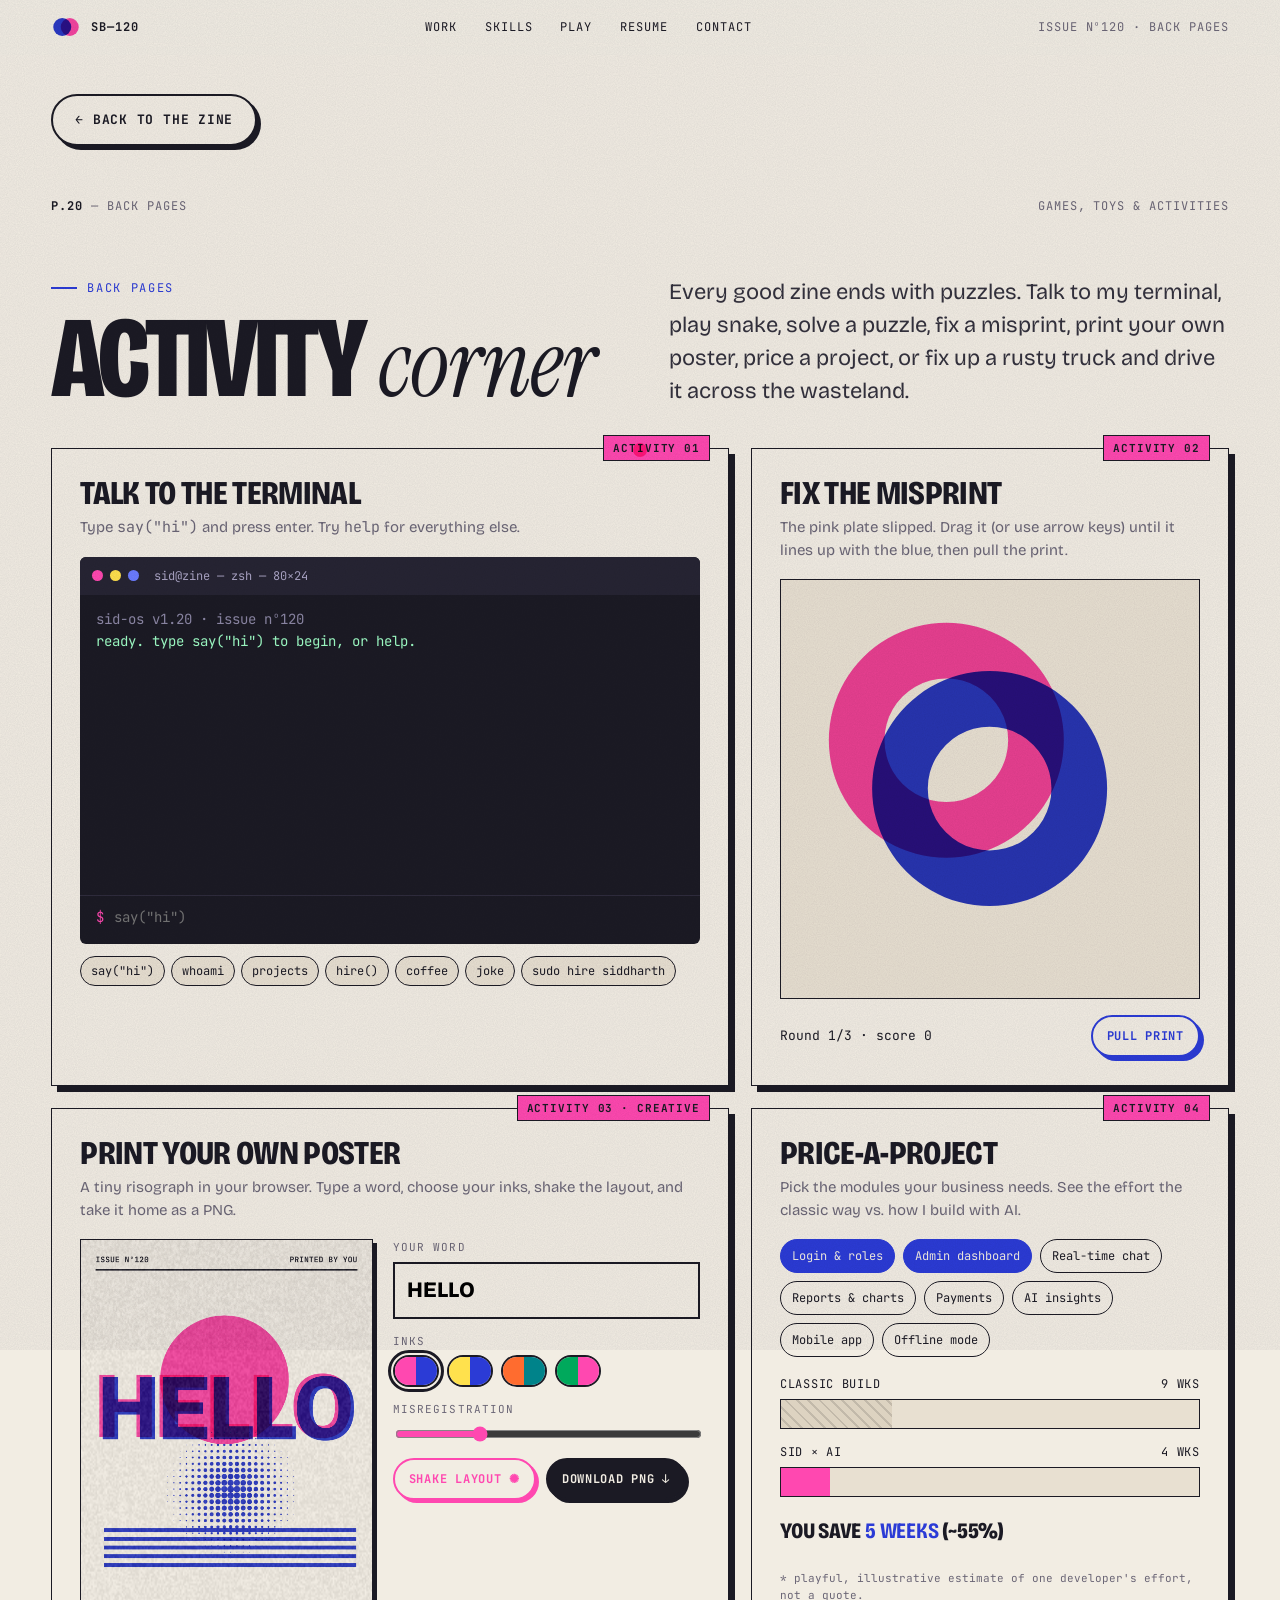
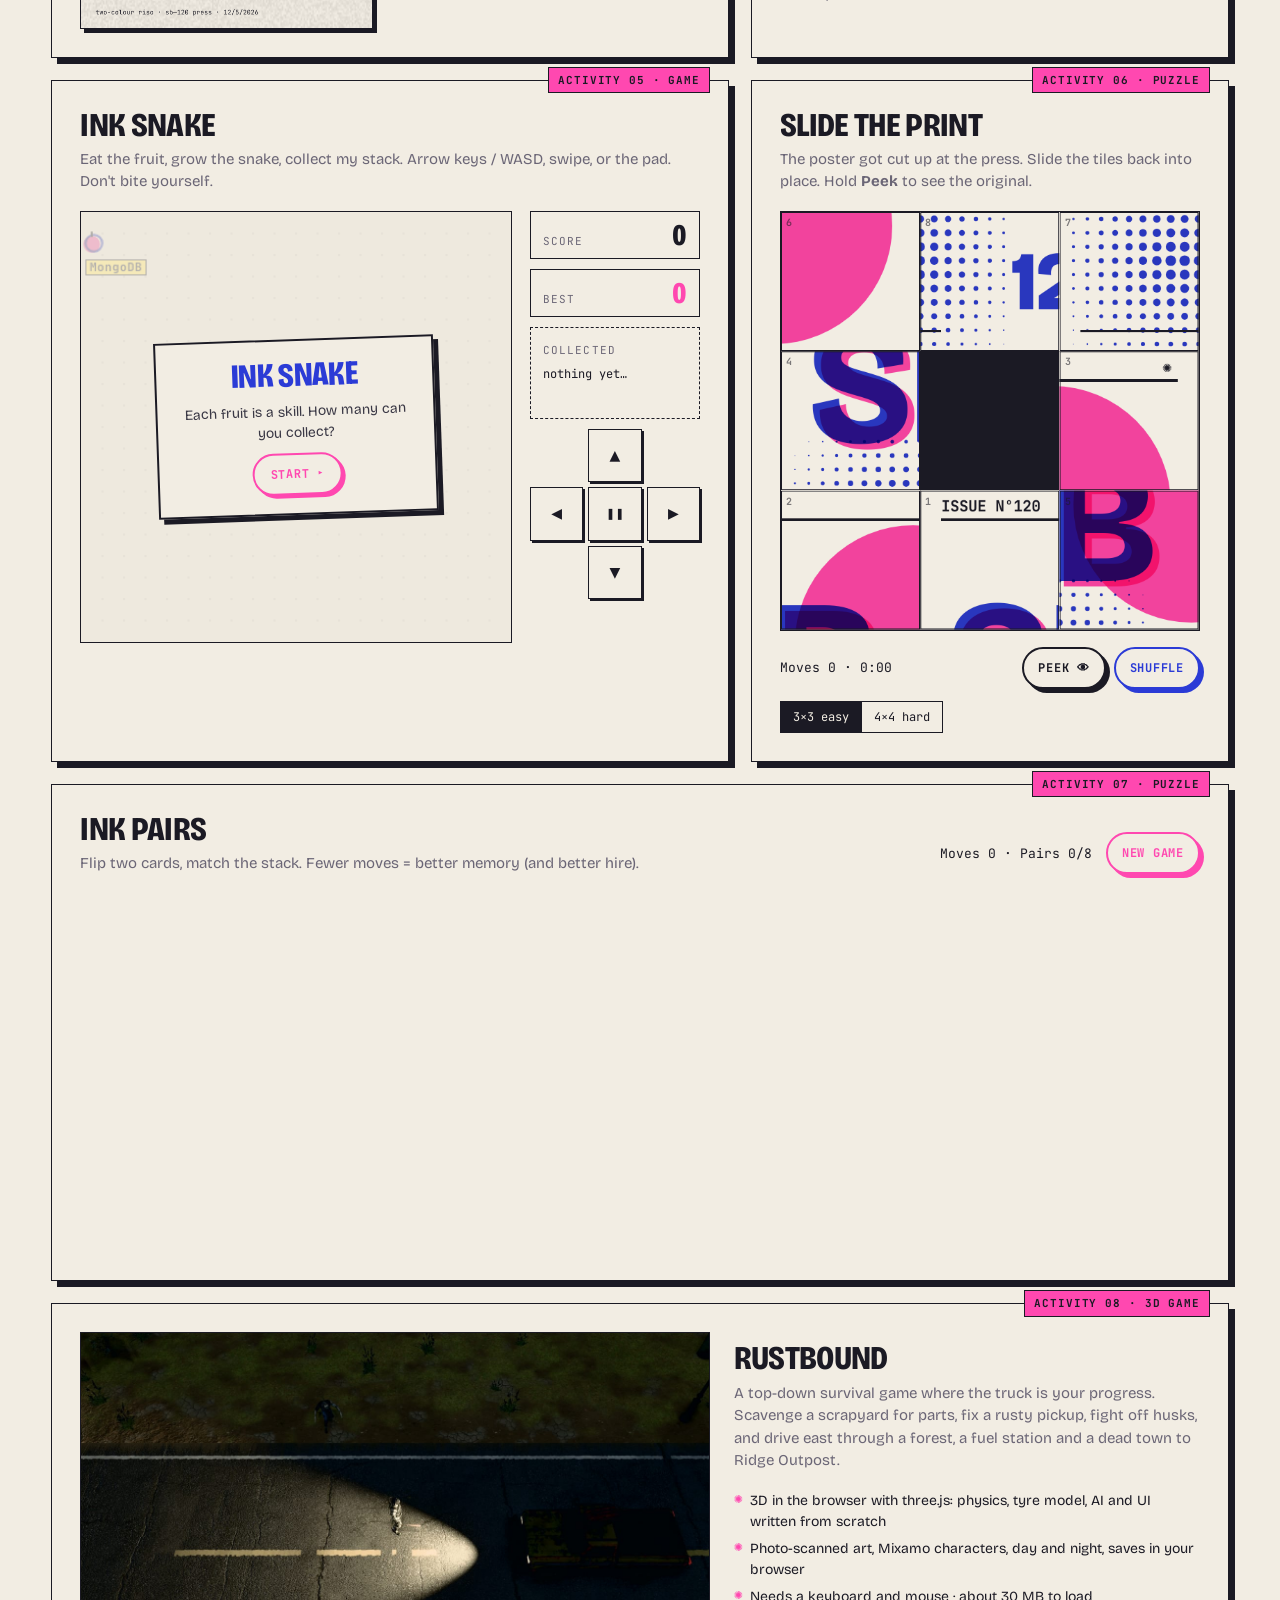
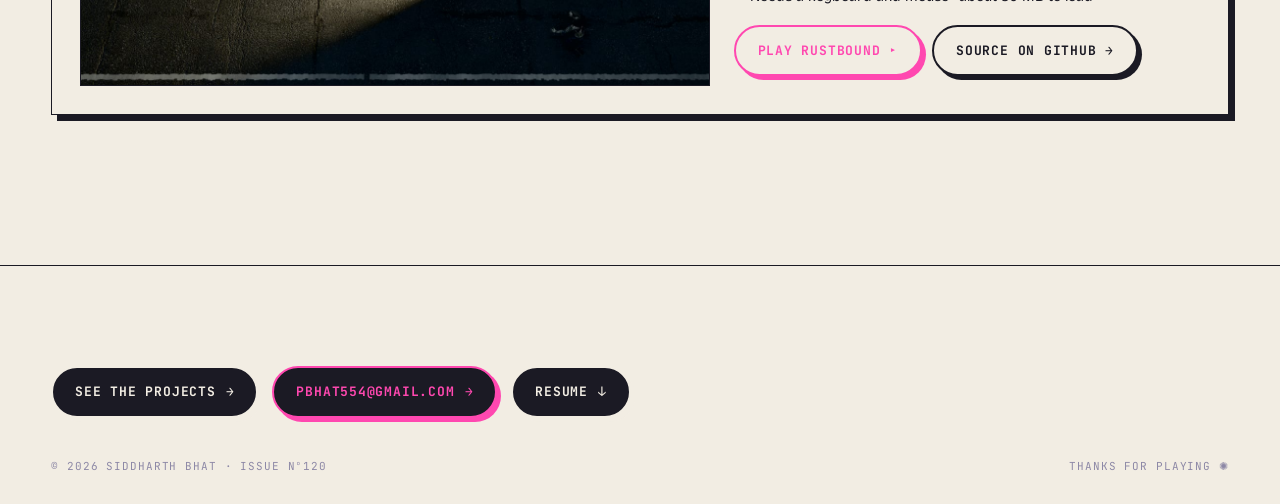
==== commit 8148b67b: "Activity corner: add Rustbound, a 3D survival game Activity 08 on play.html links to the live game o" ====
--- a/play.html
+++ b/play.html
@@ -13,7 +13,7 @@
 <link rel="preconnect" href="https://fonts.googleapis.com">
 <link rel="preconnect" href="https://fonts.gstatic.com" crossorigin>
 <link href="https://fonts.googleapis.com/css2?family=Bricolage+Grotesque:opsz,wdth,wght@12..96,75..100,300..800&family=Instrument+Serif:ital@0;1&family=JetBrains+Mono:wght@400;700&display=swap" rel="stylesheet">
-<link rel="stylesheet" href="css/style.css?v=13">
+<link rel="stylesheet" href="css/style.css?v=14">
 </head>
 <body>
 
@@ -51,7 +51,7 @@
         <span class="kicker ink-blue">Back pages</span>
         <h2 class="h-section" id="play-h">Activity <span class="serif">corner</span></h2>
       </div>
-      <p class="lede rv d1">Every good zine ends with puzzles. Talk to my terminal, play snake, solve a puzzle, fix a misprint, print your own poster, or price a project.</p>
+      <p class="lede rv d1">Every good zine ends with puzzles. Talk to my terminal, play snake, solve a puzzle, fix a misprint, print your own poster, price a project, or fix up a rusty truck and drive it across the wasteland.</p>
     </div>
 
     <div class="play-grid">
@@ -204,6 +204,29 @@
         </div>
         <div class="mem-grid" id="memGrid"></div>
       </div>
+
+      <!-- rustbound: a full game on its own page -->
+      <div id="act-rustbound" class="card c-rustbound rv">
+        <span class="num-tab">Activity 08 · 3D game</span>
+        <div class="rb-wrap">
+          <a class="rb-shot" href="https://sidxcodes.github.io/rustbound/" target="_blank" rel="noopener" aria-label="Play Rustbound (opens in a new tab)">
+            <img src="assets/rustbound.jpg" width="1280" height="720" loading="lazy" alt="Rustbound at night: the survivor stands in the truck's headlight beam on a cracked road while husks close in.">
+          </a>
+          <div>
+            <h4>Rustbound</h4>
+            <p class="sub">A top-down survival game where the truck is your progress. Scavenge a scrapyard for parts, fix a rusty pickup, fight off husks, and drive east through a forest, a fuel station and a dead town to Ridge Outpost.</p>
+            <ul class="rb-facts">
+              <li>3D in the browser with three.js: physics, tyre model, AI and UI written from scratch</li>
+              <li>Photo-scanned art, Mixamo characters, day and night, saves in your browser</li>
+              <li>Needs a keyboard and mouse · about 30 MB to load</li>
+            </ul>
+            <div class="rb-btns">
+              <a class="btn pink" href="https://sidxcodes.github.io/rustbound/" target="_blank" rel="noopener">Play Rustbound ▸</a>
+              <a class="btn" href="https://github.com/sidxcodes/rustbound" target="_blank" rel="noopener">Source on GitHub →</a>
+            </div>
+          </div>
+        </div>
+      </div>
     </div>
   </div>
 </section>
@@ -221,8 +244,8 @@
 </section>
 </main>
 
-<script src="js/main.js?v=13"></script>
-<script src="js/play.js?v=13"></script>
-<script src="js/games.js?v=13"></script>
+<script src="js/main.js?v=14"></script>
+<script src="js/play.js?v=14"></script>
+<script src="js/games.js?v=14"></script>
 </body>
 </html>
--- a/css/style.css
+++ b/css/style.css
@@ -725,6 +725,18 @@
 .c-slide { grid-column: span 5; }
 .c-memory { grid-column: span 12; }
 
+/* rustbound: a full game that opens in its own tab */
+.c-rustbound { grid-column: span 12; }
+.rb-wrap { display: grid; grid-template-columns: minmax(0, 1.35fr) minmax(0, 1fr); gap: 24px; align-items: center; }
+.rb-shot { display: block; border: 1.5px solid var(--ink); background: var(--ink); aspect-ratio: 16 / 9; overflow: hidden; }
+.rb-shot img { width: 100%; height: 100%; object-fit: cover; display: block; transition: transform .45s var(--ease-spring, ease); }
+.rb-shot:hover img, .rb-shot:focus-visible img { transform: scale(1.03); }
+.rb-facts { list-style: none; margin: 0 0 18px; padding: 0; display: grid; gap: 6px; font-size: 14px; }
+.rb-facts li { padding-left: 16px; position: relative; }
+.rb-facts li::before { content: "✺"; position: absolute; left: 0; color: var(--pink); font-size: 11px; top: 2px; }
+.rb-btns { display: flex; gap: 10px; flex-wrap: wrap; }
+@media (max-width: 980px) { .rb-wrap { grid-template-columns: 1fr; } }
+
 /* snake */
 .snake-wrap { display: grid; grid-template-columns: 1fr 170px; gap: 18px; align-items: start; }
 .snake-stage { position: relative; border: 1.5px solid var(--ink); background: var(--paper-2); aspect-ratio: 1; outline-offset: 3px; touch-action: none; }
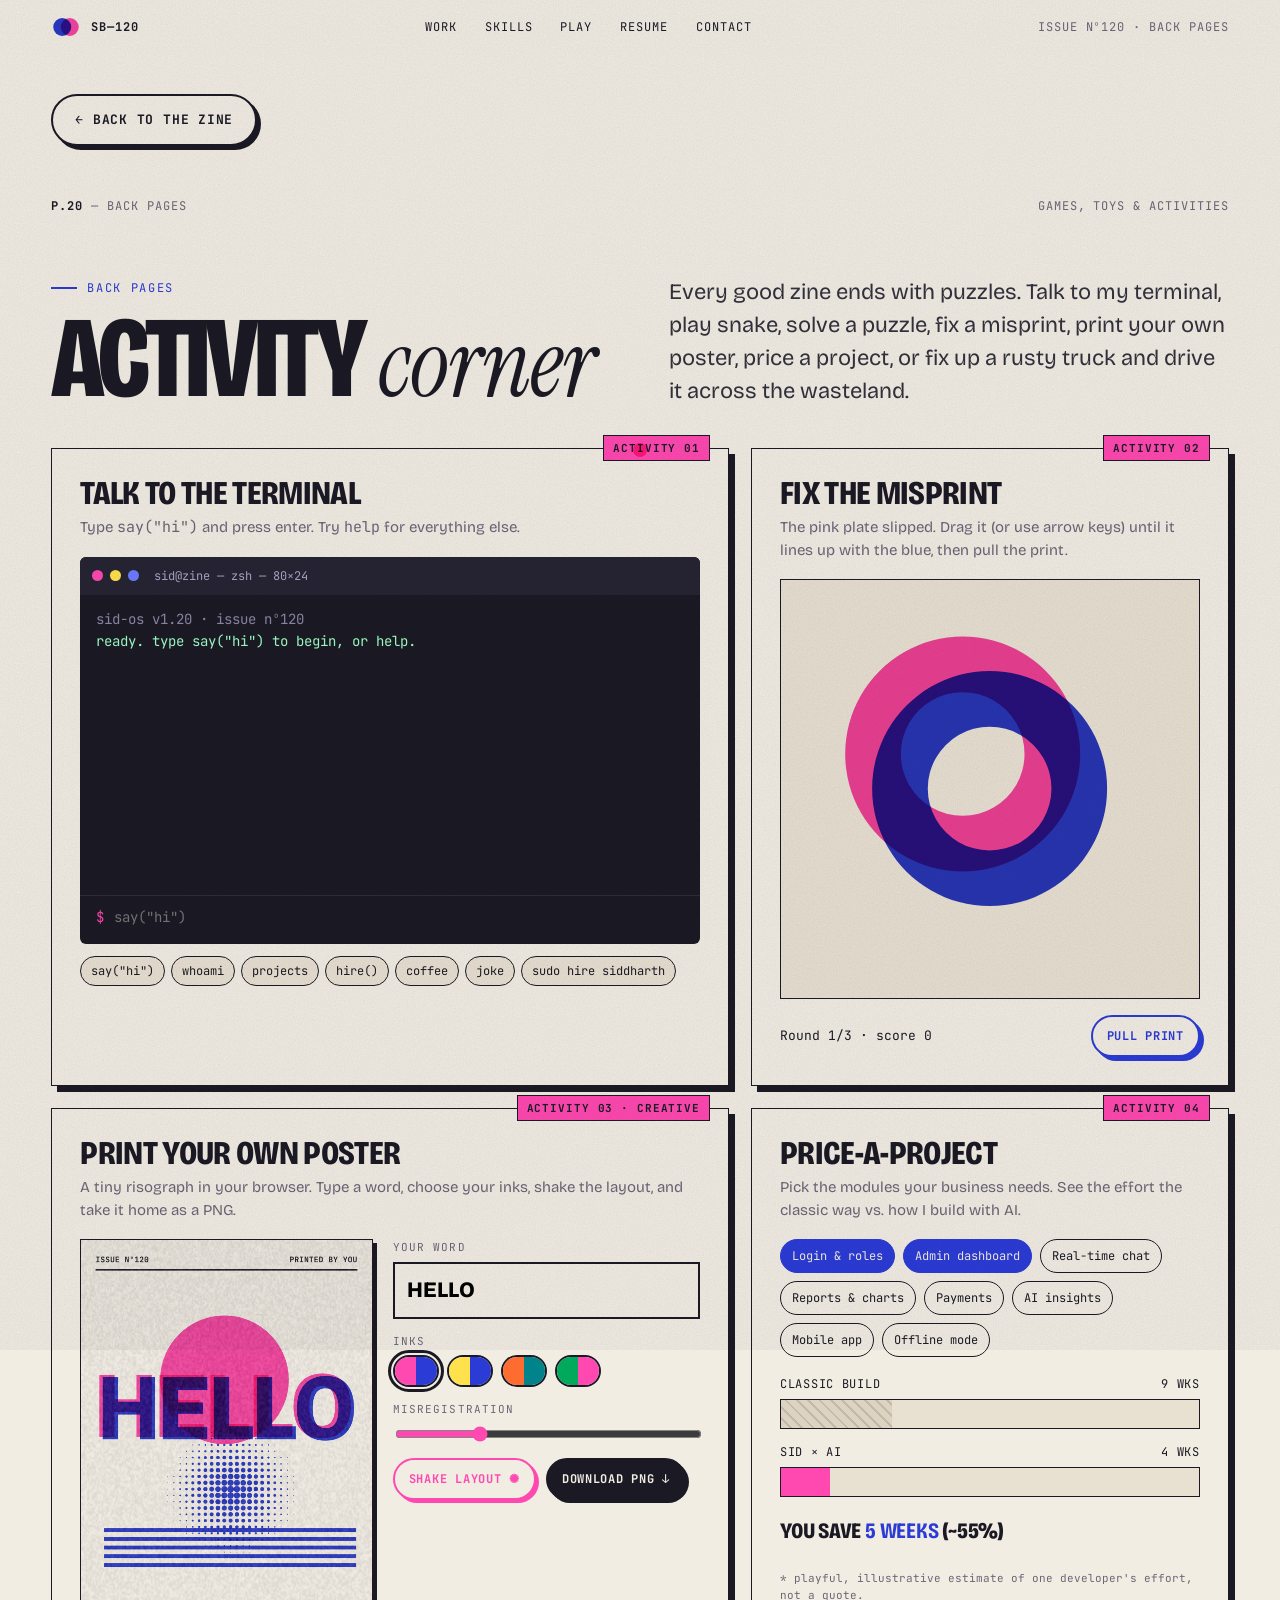
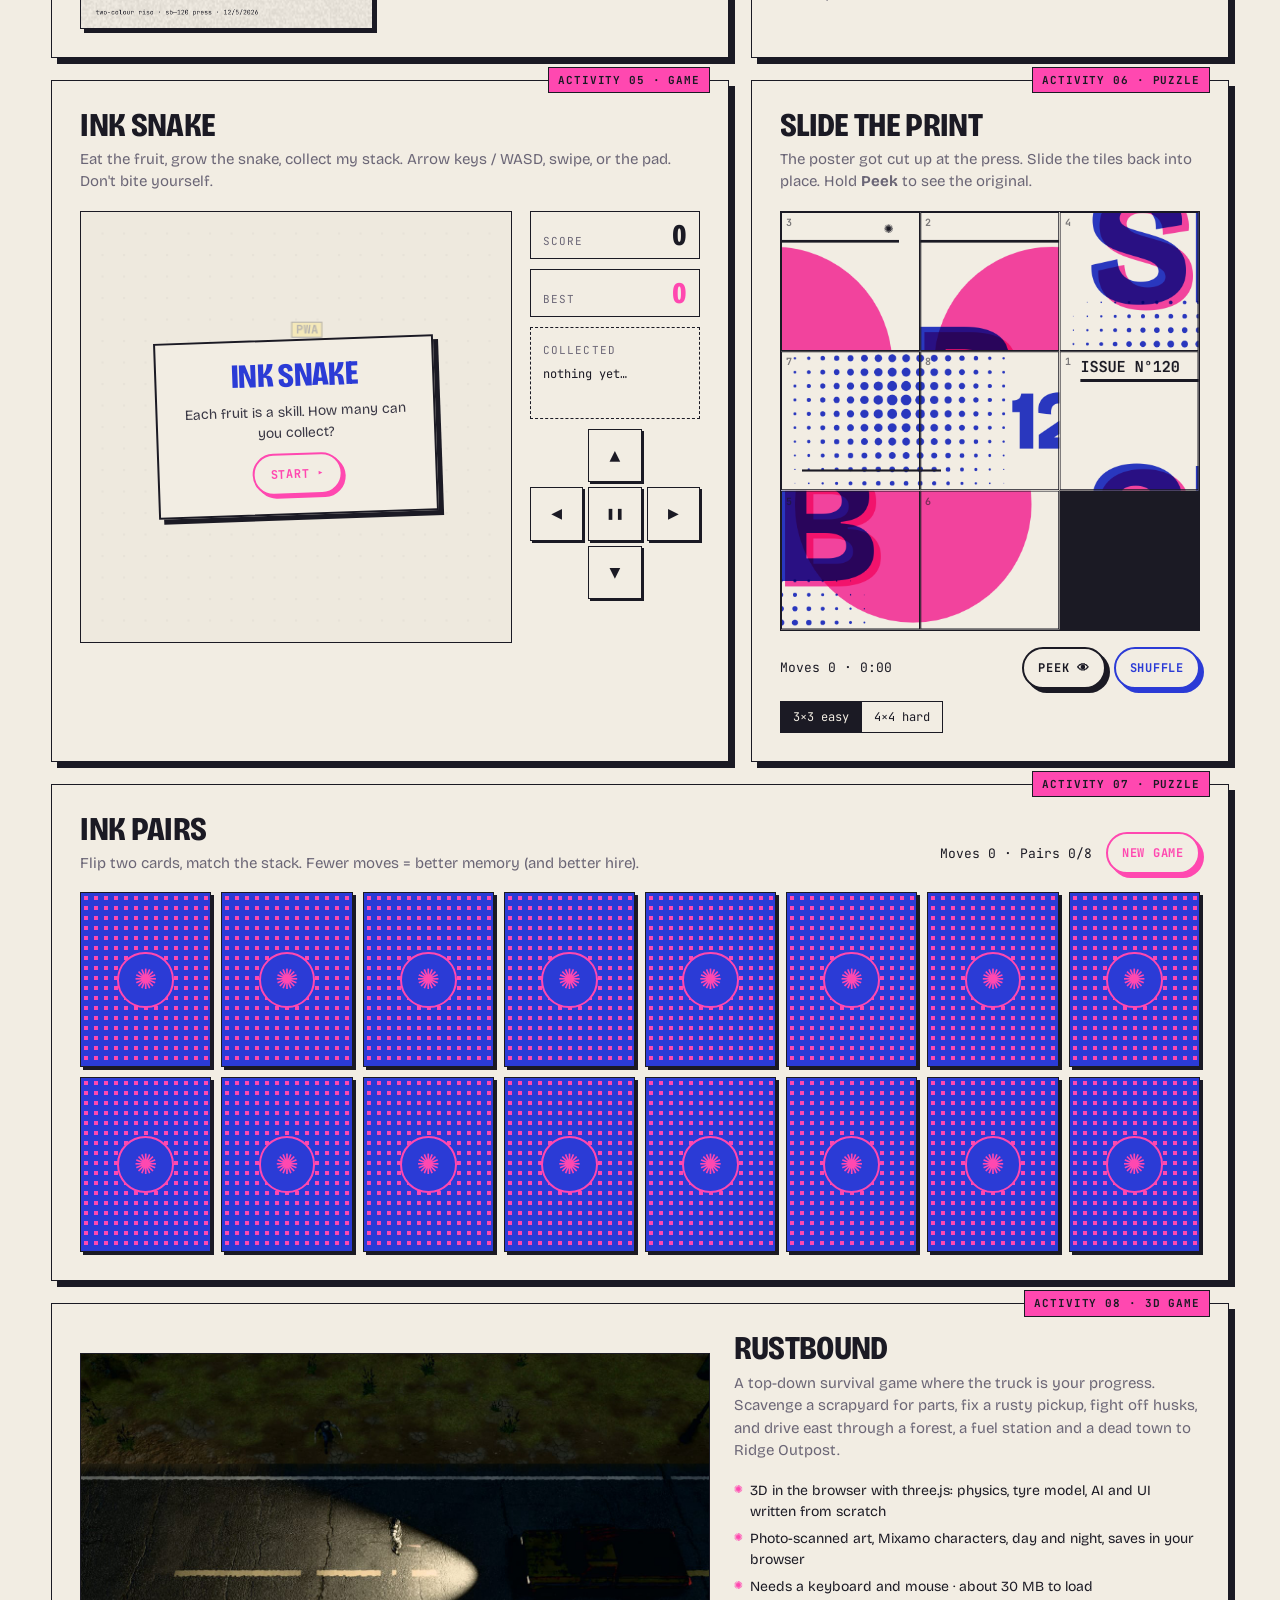
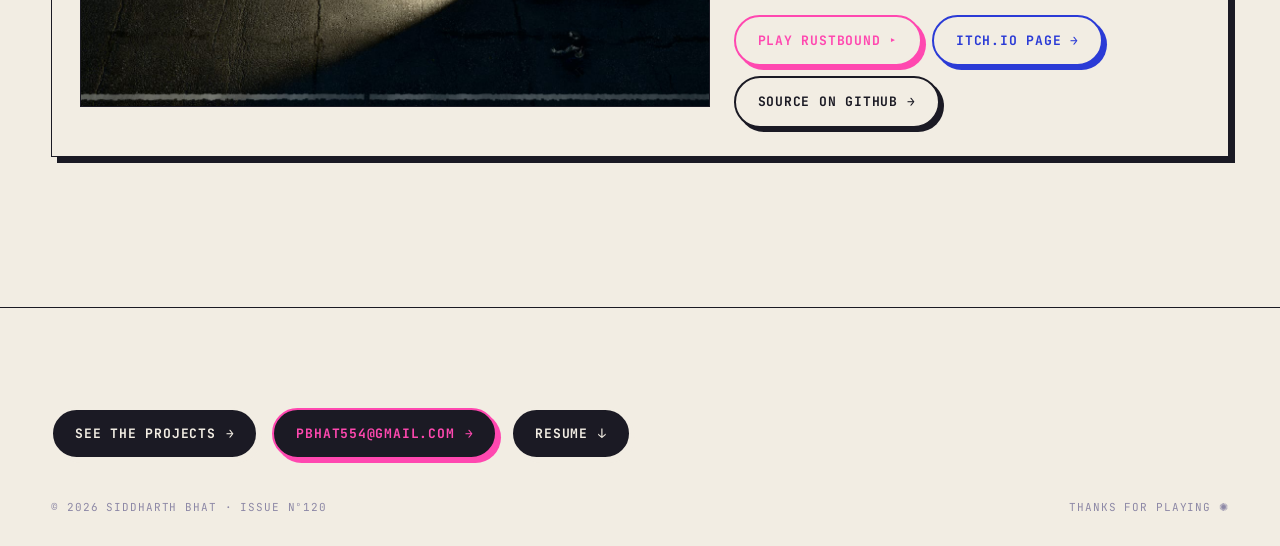
==== commit 3f3baad8: "Activity corner: link Rustbound's itch.io page Co-Authored-By: Claude Opus 5.5 <noreply@anthropic.co" ====
--- a/play.html
+++ b/play.html
@@ -222,6 +222,7 @@
             </ul>
             <div class="rb-btns">
               <a class="btn pink" href="https://sidxcodes.github.io/rustbound/" target="_blank" rel="noopener">Play Rustbound ▸</a>
+              <a class="btn blue" href="https://zenitsuuu.itch.io/rustbound" target="_blank" rel="noopener">itch.io page →</a>
               <a class="btn" href="https://github.com/sidxcodes/rustbound" target="_blank" rel="noopener">Source on GitHub →</a>
             </div>
           </div>
